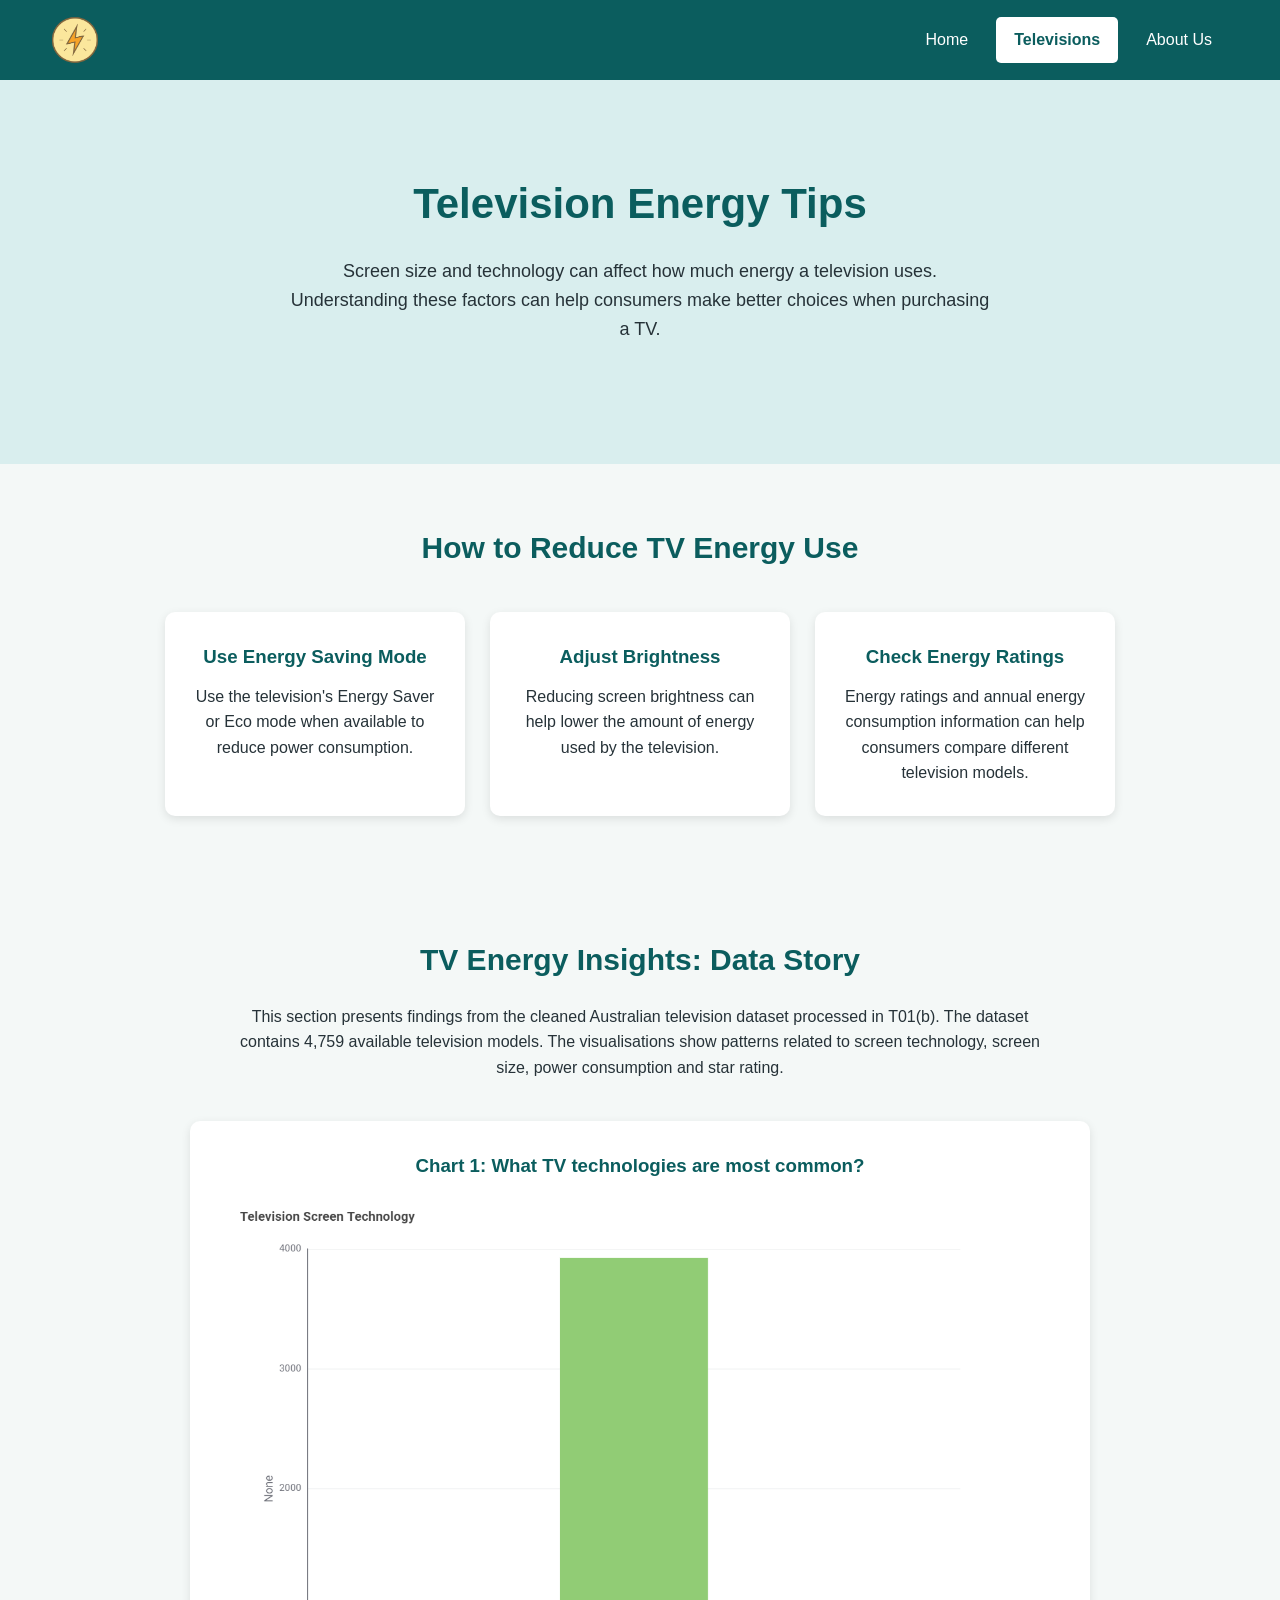
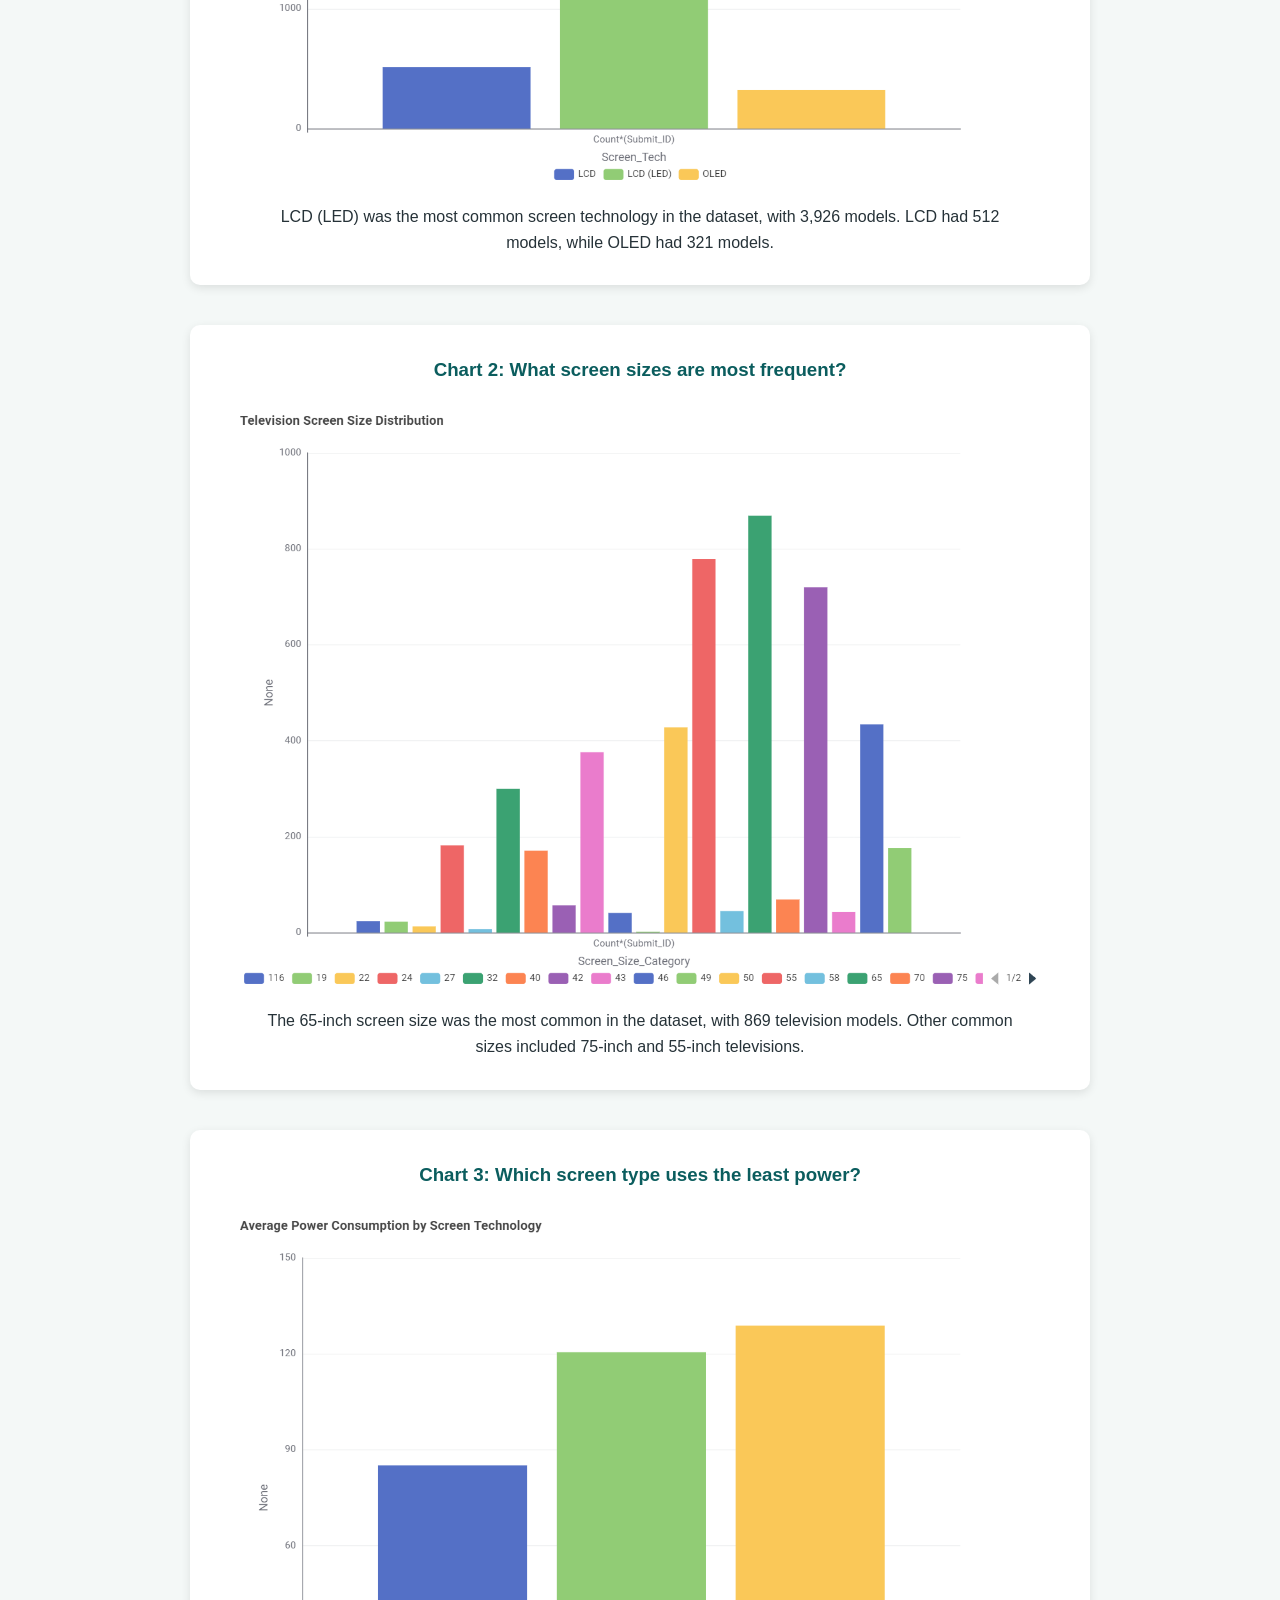
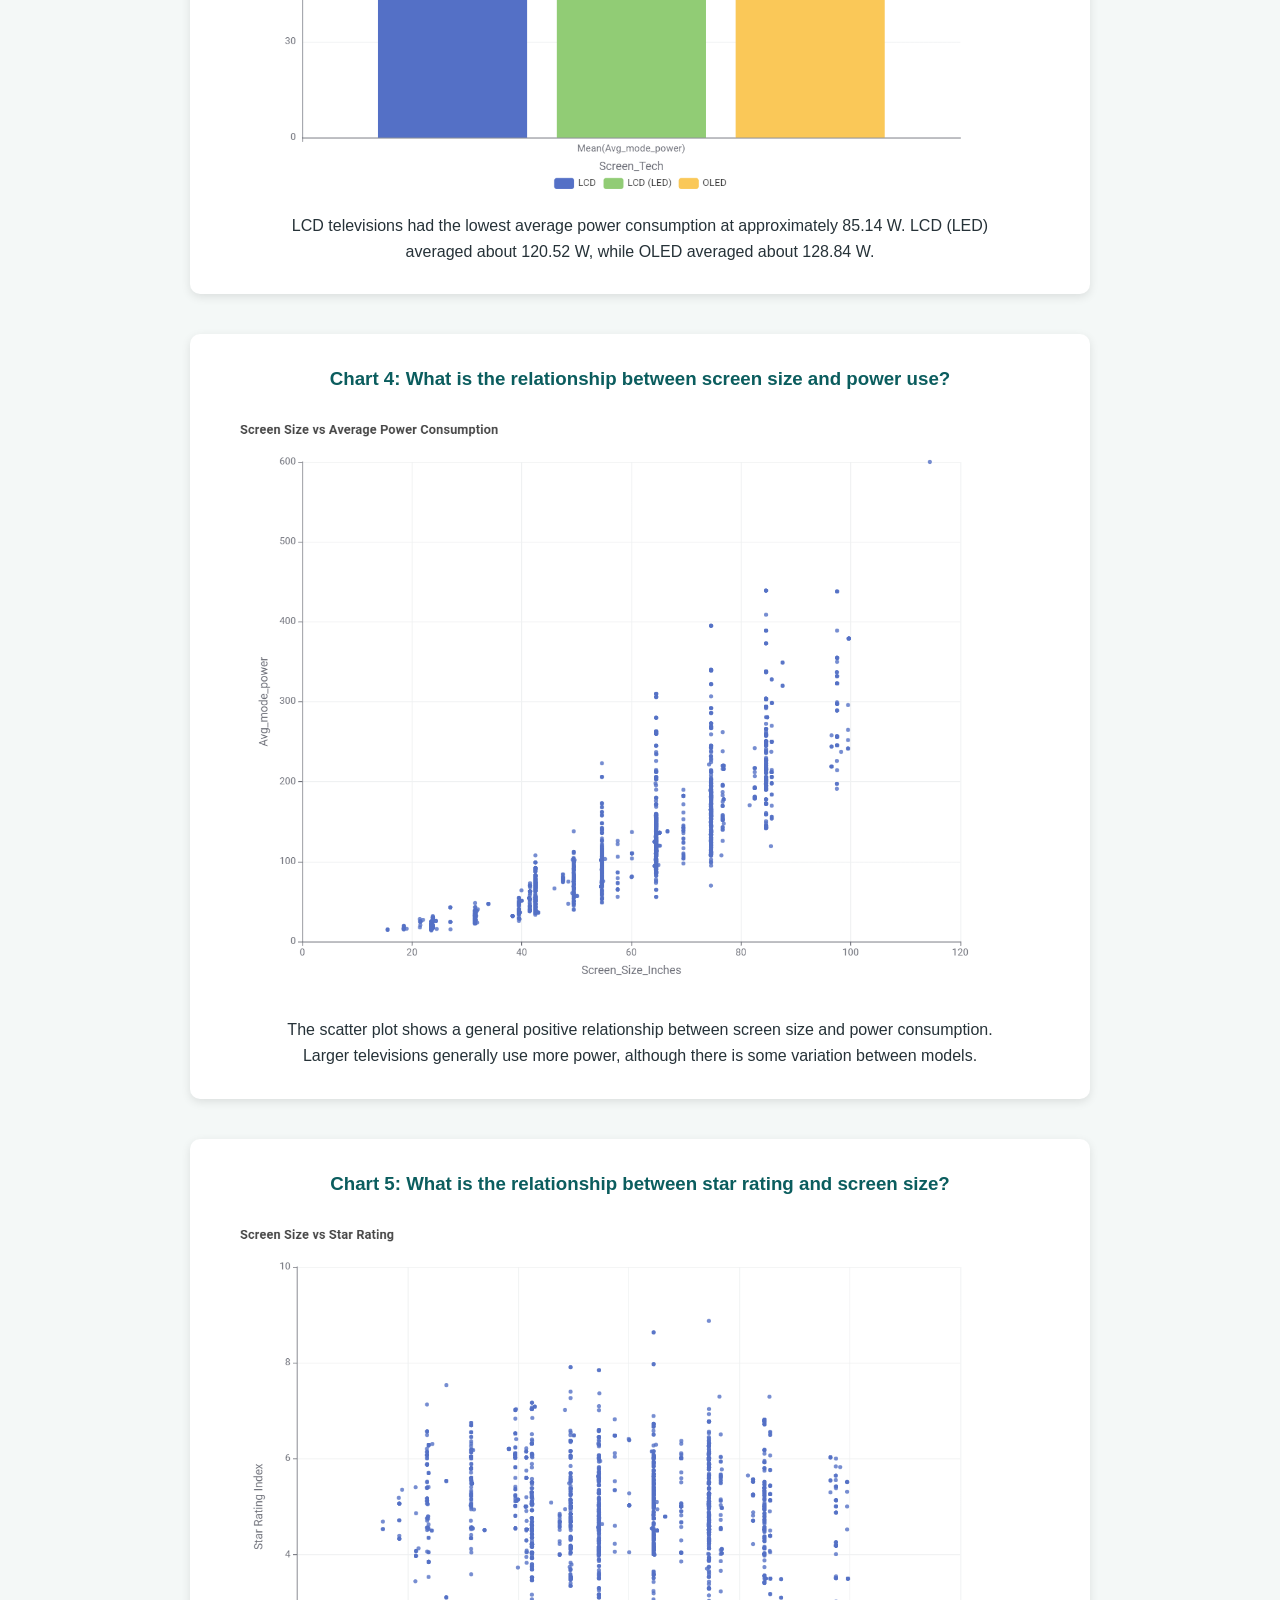
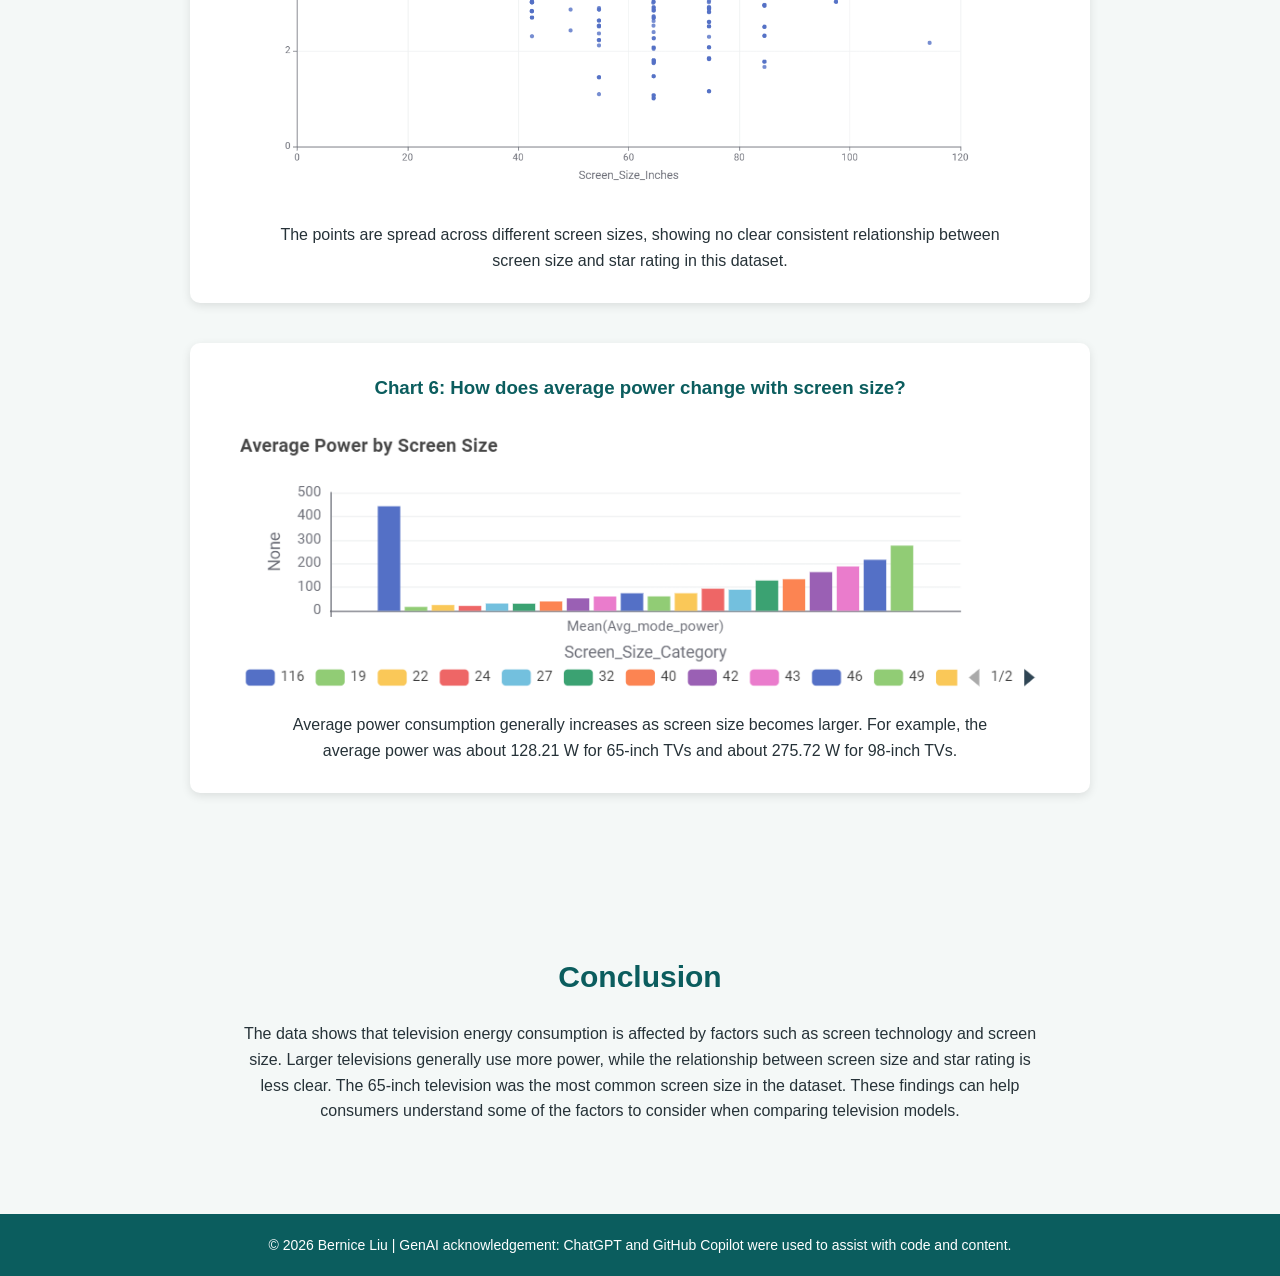
==== televisions.html @ 24889b0b "Initial commit" ====
<!DOCTYPE html>
<html lang="en">

<head>
    <meta charset="UTF-8">
    <meta name="viewport" content="width=device-width, initial-scale=1.0">

    <title>Televisions - Appliance Energy Consumption</title>

    <link rel="stylesheet" href="styles.css">
</head>

<body>

<header>
    <nav class="navbar">

        <a href="index.html" class="logo">
            <img src="PowerIcon.png" alt="Power logo">
        </a>

        <!-- Navigation links -->
        <div class="nav-links">

            <a href="index.html" class="nav-link">
                Home
            </a>

            <a href="televisions.html" class="nav-link">
                Televisions
            </a>

            <a href="about.html" class="nav-link">
                About Us
            </a>

        </div>

    </nav>
</header>


<main>

    <!-- Television Energy Tips -->
    <section class="hero">

        <h1>Television Energy Tips</h1>

        <p>
            Screen size and technology can affect how much energy
            a television uses. Understanding these factors can help
            consumers make better choices when purchasing a TV.
        </p>

    </section>


    <!-- Energy tips -->
    <section class="content">

        <h2>How to Reduce TV Energy Use</h2>

        <div class="cards">

            <div class="card">

                <h3>Use Energy Saving Mode</h3>

                <p>
                    Use the television's Energy Saver or Eco mode
                    when available to reduce power consumption.
                </p>

            </div>


            <div class="card">

                <h3>Adjust Brightness</h3>

                <p>
                    Reducing screen brightness can help lower the
                    amount of energy used by the television.
                </p>

            </div>


            <div class="card">

                <h3>Check Energy Ratings</h3>

                <p>
                    Energy ratings and annual energy consumption
                    information can help consumers compare different
                    television models.
                </p>

            </div>

        </div>

    </section>


    <!-- TV Energy Insights -->
    <section class="content">

        <h2>TV Energy Insights: Data Story</h2>

        <p>
            This section presents findings from the cleaned Australian
            television dataset processed in T01(b). The dataset contains
            4,759 available television models. The visualisations show
            patterns related to screen technology, screen size, power
            consumption and star rating.
        </p>


        <div class="chart-container">

            <h3>Chart 1: What TV technologies are most common?</h3>

            <img src="charts/screen-technology.png"
                 alt="Chart showing the distribution of television screen technologies">

            <p>
                LCD (LED) was the most common screen technology in the
                dataset, with 3,926 models. LCD had 512 models, while
                OLED had 321 models.
            </p>

        </div>


        <div class="chart-container">

            <h3>Chart 2: What screen sizes are most frequent?</h3>

            <img src="charts/screen-size.png"
                 alt="Chart showing the distribution of television screen sizes">

            <p>
                The 65-inch screen size was the most common in the
                dataset, with 869 television models. Other common
                sizes included 75-inch and 55-inch televisions.
            </p>

        </div>


        <div class="chart-container">

            <h3>Chart 3: Which screen type uses the least power?</h3>

            <img src="charts/average-power-technology.png"
                 alt="Chart showing average power consumption by screen technology">

            <p>
                LCD televisions had the lowest average power consumption
                at approximately 85.14 W. LCD (LED) averaged about
                120.52 W, while OLED averaged about 128.84 W.
            </p>

        </div>


        <div class="chart-container">

            <h3>Chart 4: What is the relationship between screen size and power use?</h3>

            <img src="charts/screen-size-vs-power.png"
                 alt="Scatter plot showing the relationship between screen size and average power consumption">

            <p>
                The scatter plot shows a general positive relationship
                between screen size and power consumption. Larger
                televisions generally use more power, although there
                is some variation between models.
            </p>

        </div>


        <div class="chart-container">

            <h3>Chart 5: What is the relationship between star rating and screen size?</h3>

            <img src="charts/screen-size-vs-star-rating.png"
                 alt="Scatter plot showing the relationship between screen size and star rating">

            <p>
                The points are spread across different screen sizes,
                showing no clear consistent relationship between
                screen size and star rating in this dataset.
            </p>

        </div>


        <div class="chart-container">

            <h3>Chart 6: How does average power change with screen size?</h3>

            <img src="charts/average-power-by-screen-size.png"
                 alt="Bar chart showing average power consumption by television screen size">

            <p>
                Average power consumption generally increases as
                screen size becomes larger. For example, the average
                power was about 128.21 W for 65-inch TVs and about
                275.72 W for 98-inch TVs.
            </p>

        </div>

    </section>


    <!-- Conclusion -->
    <section class="content">

        <h2>Conclusion</h2>

        <p>
            The data shows that television energy consumption is
            affected by factors such as screen technology and screen
            size. Larger televisions generally use more power, while
            the relationship between screen size and star rating is
            less clear. The 65-inch television was the most common
            screen size in the dataset. These findings can help
            consumers understand some of the factors to consider
            when comparing television models.
        </p>

    </section>

</main>


<!-- Footer -->
<footer>

    <p>
        &copy; 2026 Bernice Liu | GenAI acknowledgement:
        ChatGPT and GitHub Copilot were used to assist with code and content.
    </p>

</footer>


<script src="script.js"></script>

</body>
</html>
---- styles.css ----
* {
    box-sizing: border-box;
    margin: 0;
    padding: 0;
}


/* Body */
body {
    font-family: Arial, sans-serif;
    background-color: #f4f8f7;
    color: #263238;
    line-height: 1.6;
}


/* Navigation bar */
.navbar {
    display: flex;
    align-items: center;
    justify-content: space-between;
    background-color: #0b5d5e;
    padding: 15px 50px;
    position: sticky;
    top: 0;
    z-index: 1000;
}


/* Power logo */
.logo {
    display: flex;
    align-items: center;
    text-decoration: none;
    transition: 0.3s;
}

.logo img {
    width: 50px;
    height: 50px;
    object-fit: contain;
}

.logo:hover {
    transform: scale(1.08);
}


/* Navigation links */
.nav-links {
    display: flex;
    gap: 10px;
}

.nav-link {
    color: white;
    text-decoration: none;
    padding: 10px 18px;
    border-radius: 5px;
    transition: 0.3s;
}


/* Mouse-over feedback */
.nav-link:hover {
    background-color: #74c7c8;
    color: #123333;
}


/* Current page feedback */
.nav-link.active {
    background-color: white;
    color: #0b5d5e;
    font-weight: bold;
}


/* Hero section */
.hero {
    text-align: center;
    padding: 90px 20px;
    background-color: #d9eeee;
}

.hero h1 {
    font-size: 42px;
    margin-bottom: 20px;
    color: #0b5d5e;
}

.hero p {
    max-width: 700px;
    margin: 0 auto 30px;
    font-size: 18px;
}


/* Hero button */
.hero button {
    background-color: #0b5d5e;
    color: white;
    border: none;
    padding: 12px 25px;
    border-radius: 5px;
    font-size: 16px;
    cursor: pointer;
    transition: 0.3s;
}

.hero button:hover {
    background-color: #074546;
    transform: translateY(-2px);
}


/* Main content */
.content {
    max-width: 1100px;
    margin: auto;
    padding: 60px 30px;
    text-align: center;
}

.content h2 {
    color: #0b5d5e;
    margin-bottom: 20px;
    font-size: 30px;
}

.content > p {
    max-width: 800px;
    margin: auto;
}


/* Cards */
.cards {
    display: flex;
    justify-content: center;
    gap: 25px;
    margin-top: 40px;
    flex-wrap: wrap;
}

.card {
    background-color: white;
    width: 300px;
    min-height: 180px;
    padding: 30px 25px;
    border-radius: 10px;
    box-shadow: 0 3px 10px rgba(0, 0, 0, 0.1);
    transition: 0.3s;
}

.card:hover {
    transform: translateY(-5px);
    box-shadow: 0 6px 15px rgba(0, 0, 0, 0.15);
}

.card h3 {
    color: #0b5d5e;
    margin-bottom: 12px;
}


/* Chart section */
.chart-container {
    background-color: white;
    margin: 40px auto;
    padding: 30px;
    max-width: 900px;
    border-radius: 10px;
    box-shadow: 0 3px 10px rgba(0, 0, 0, 0.1);
}

.chart-container h3 {
    color: #0b5d5e;
    margin-bottom: 20px;
}

.chart-container img {
    width: 100%;
    max-width: 800px;
    height: auto;
    display: block;
    margin: 0 auto 20px;
}

.chart-container p {
    max-width: 750px;
    margin: auto;
}


/* Footer */
footer {
    background-color: #0b5d5e;
    color: white;
    text-align: center;
    padding: 20px;
    margin-top: 30px;
}

footer p {
    font-size: 14px;
}


/* Responsive layout */
@media (max-width: 700px) {

    .navbar {
        padding: 15px 20px;
        flex-direction: column;
        gap: 15px;
    }

    .nav-links {
        flex-wrap: wrap;
        justify-content: center;
    }

    .hero h1 {
        font-size: 32px;
    }

    .content {
        padding: 40px 20px;
    }

    .card {
        width: 100%;
        max-width: 350px;
    }
}
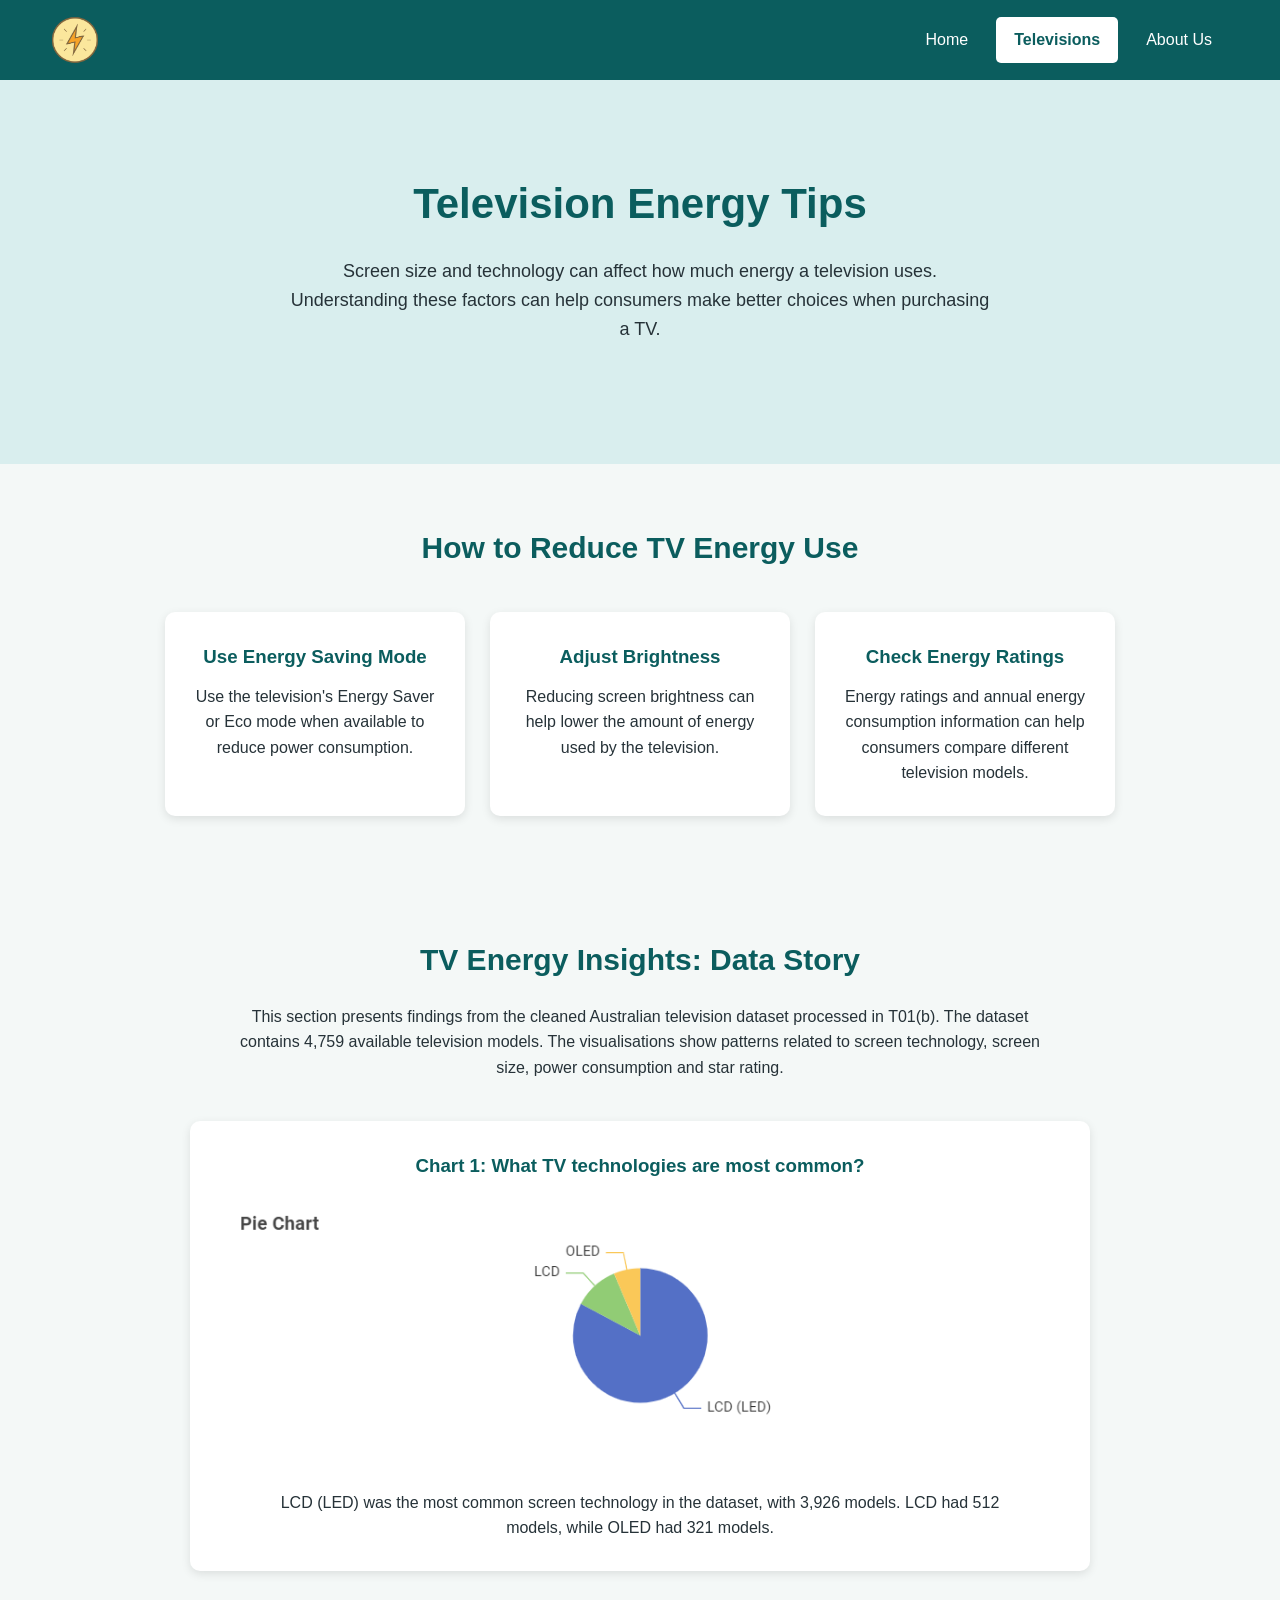
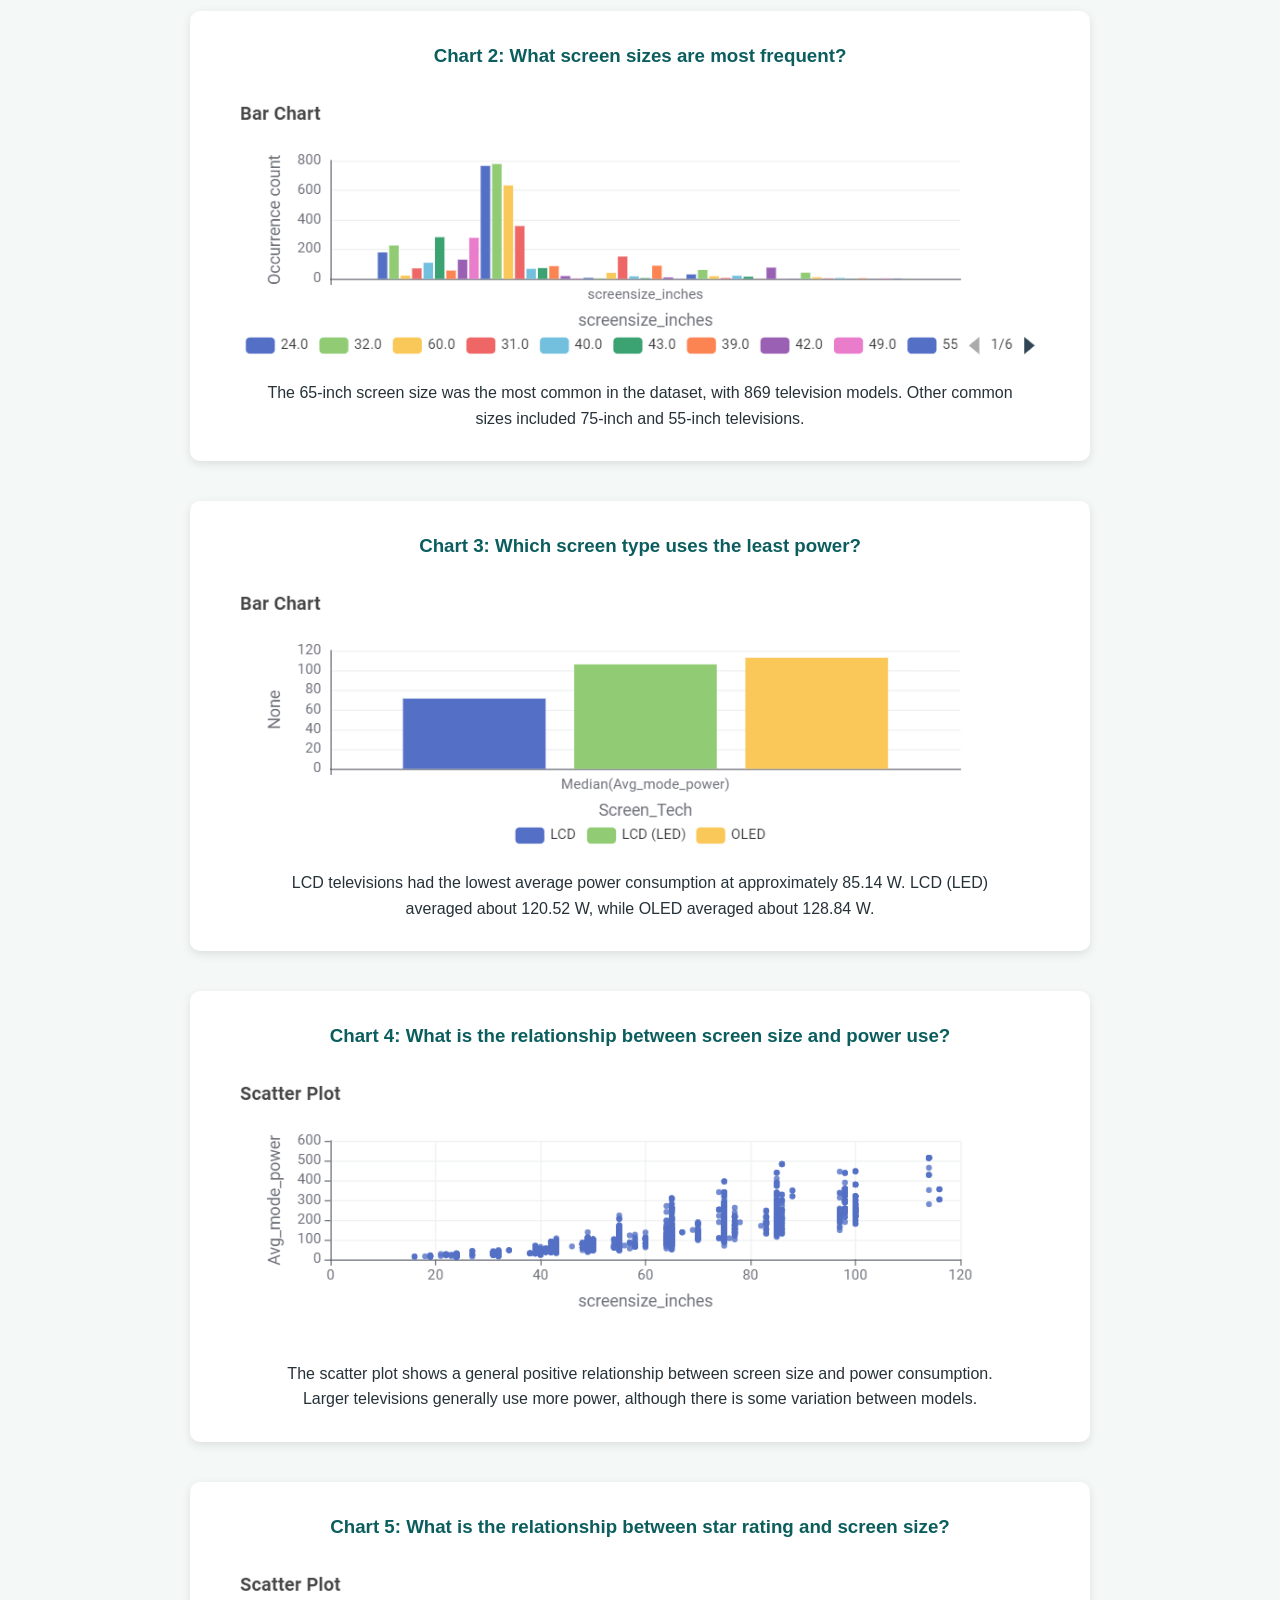
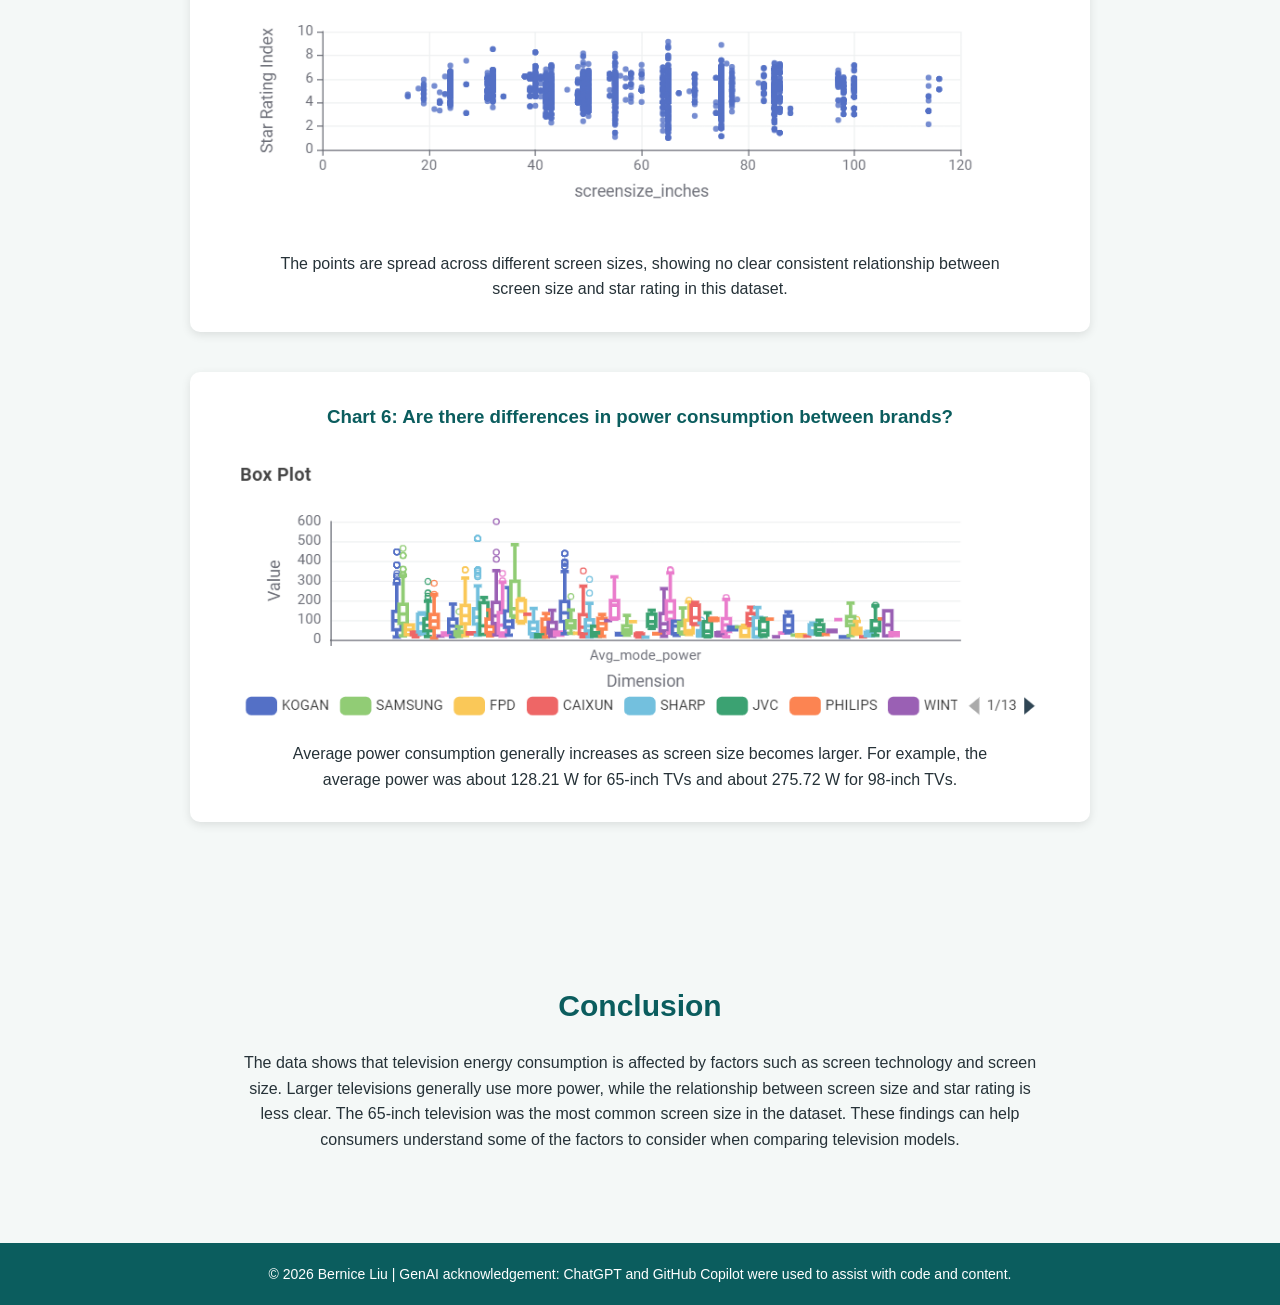
==== commit e66a0d37: "Update all the chart" ====
--- a/televisions.html
+++ b/televisions.html
@@ -201,7 +201,7 @@
 
         <div class="chart-container">
 
-            <h3>Chart 6: How does average power change with screen size?</h3>
+            <h3>Chart 6: Are there differences in power consumption between brands?</h3>
 
             <img src="charts/average-power-by-screen-size.png"
                  alt="Bar chart showing average power consumption by television screen size">
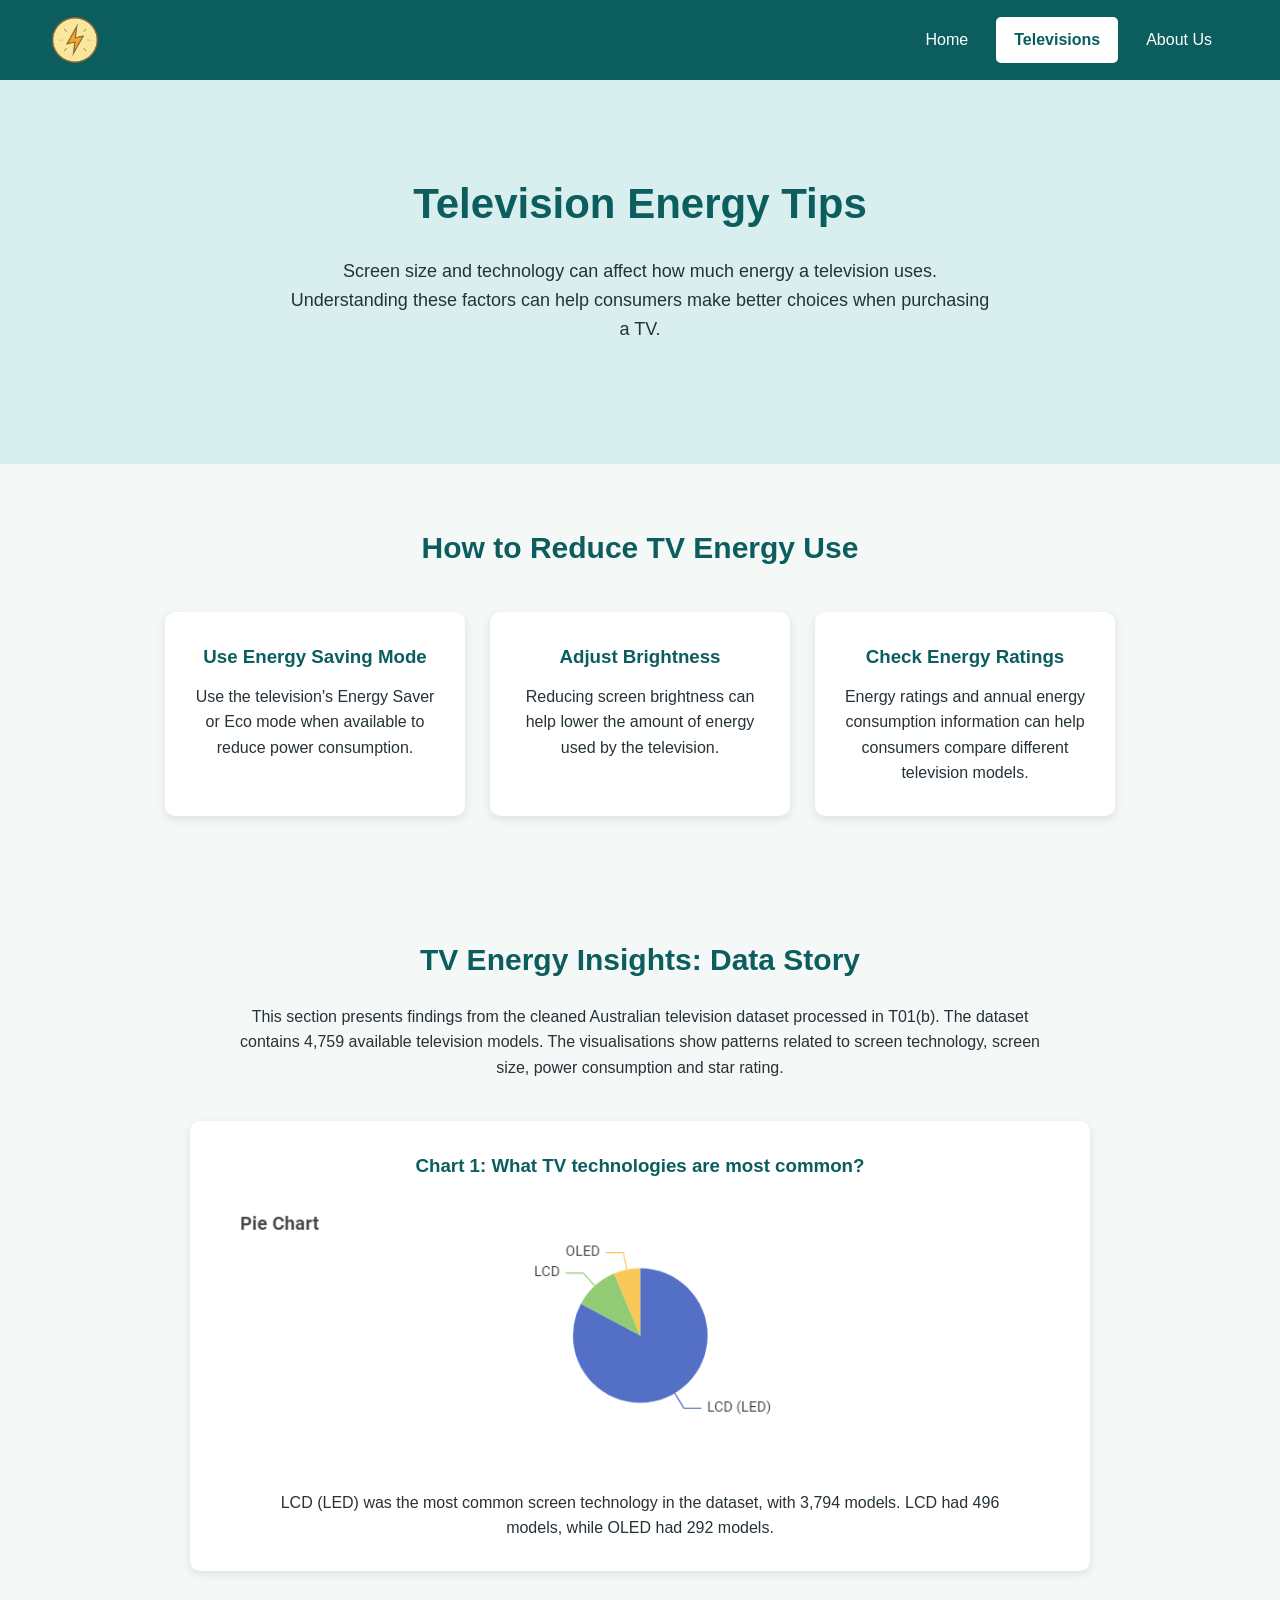
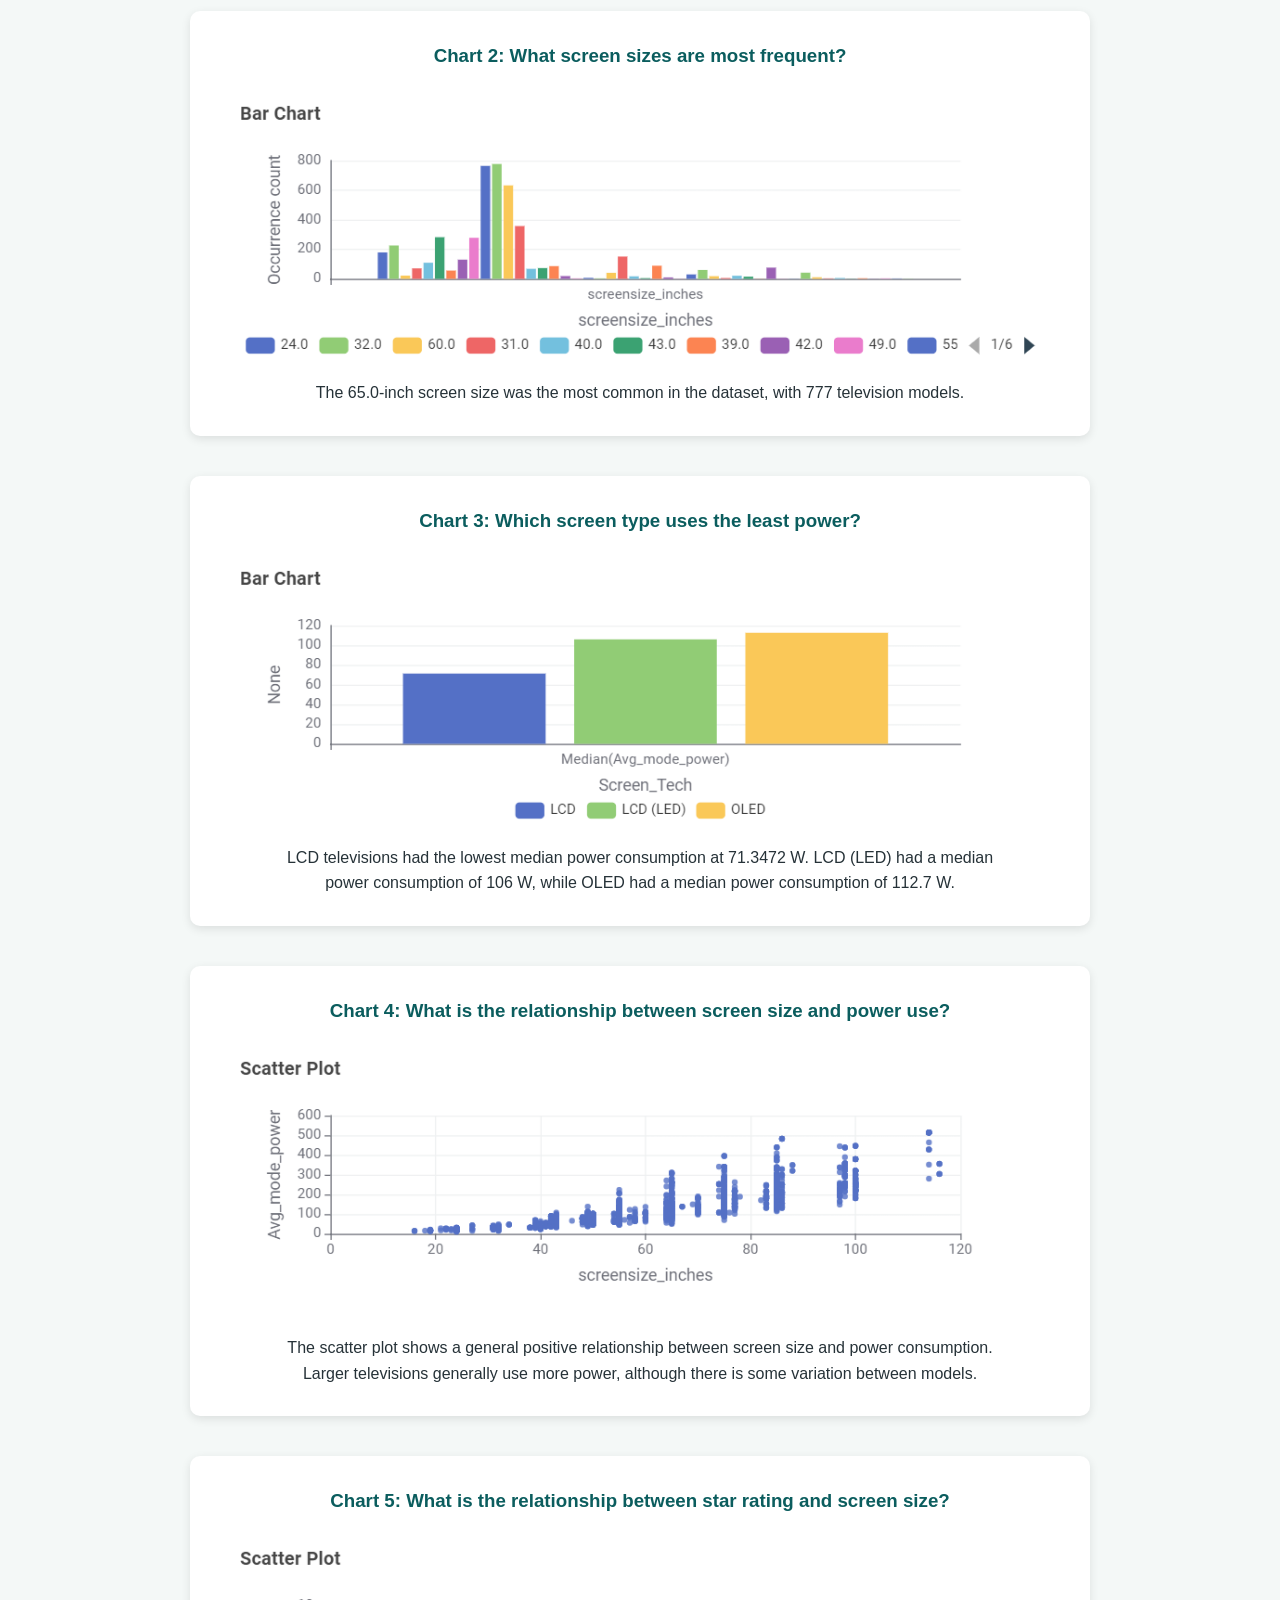
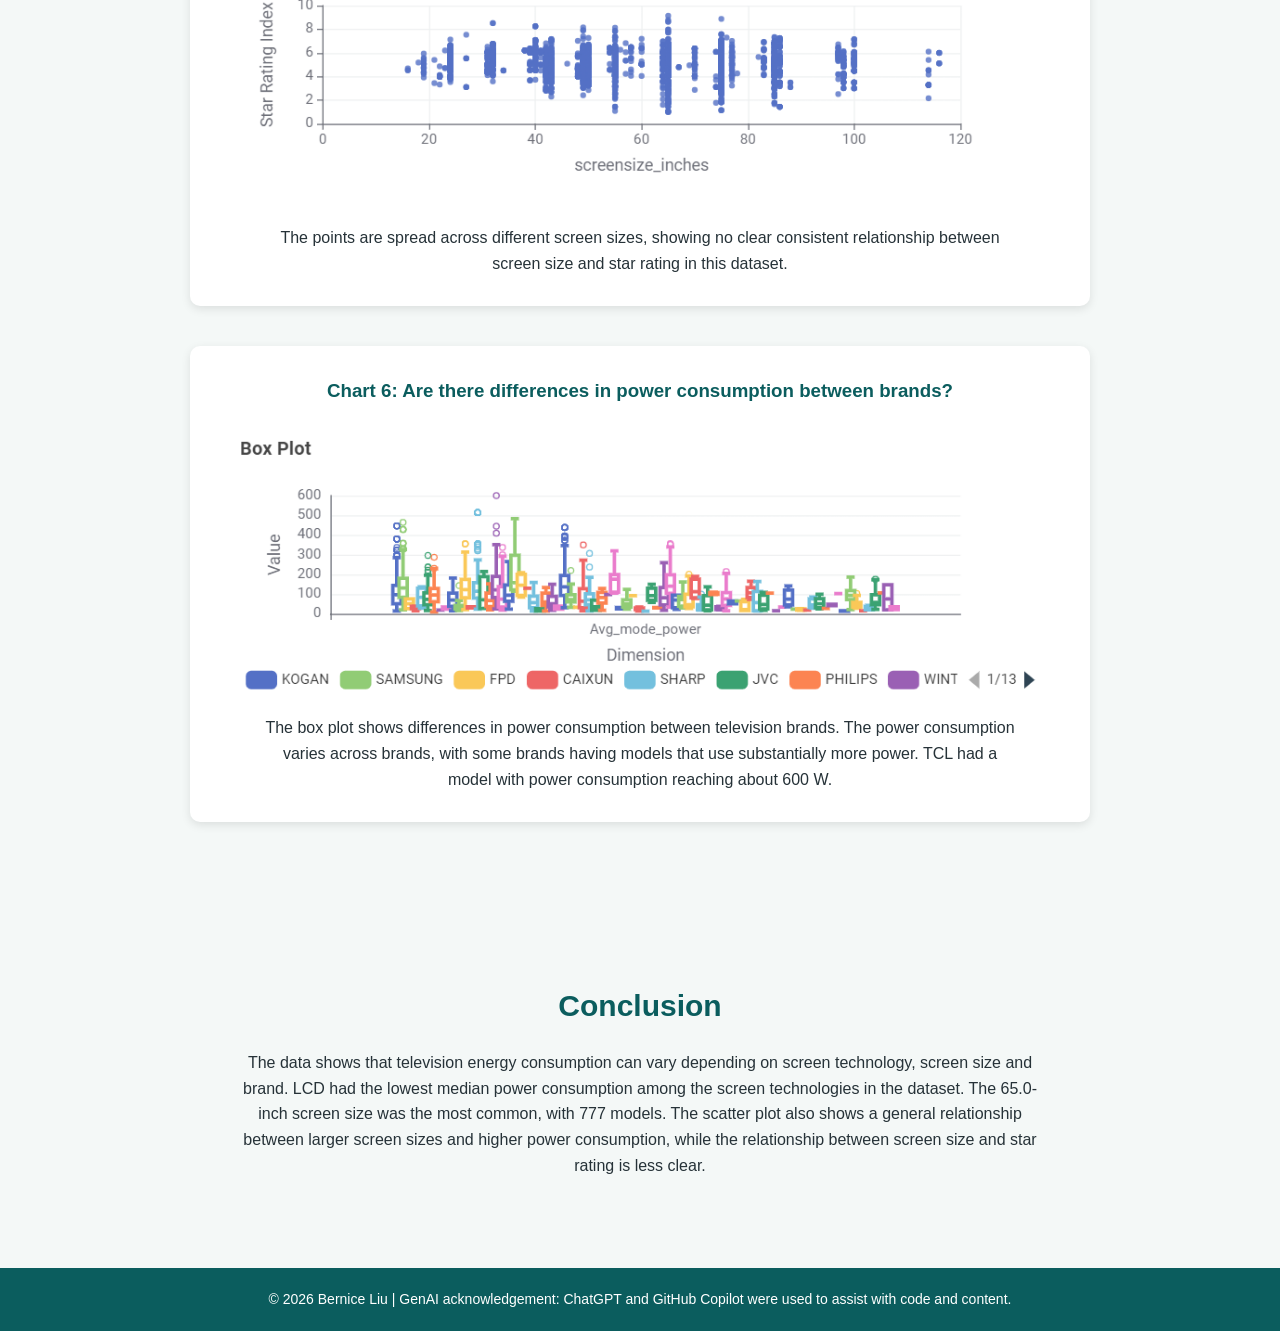
==== commit 1b7e520b: "edited televisions.html" ====
--- a/televisions.html
+++ b/televisions.html
@@ -127,8 +127,8 @@
 
             <p>
                 LCD (LED) was the most common screen technology in the
-                dataset, with 3,926 models. LCD had 512 models, while
-                OLED had 321 models.
+                dataset, with 3,794 models. LCD had 496 models, while
+                OLED had 292 models.
             </p>
 
         </div>
@@ -142,9 +142,8 @@
                  alt="Chart showing the distribution of television screen sizes">
 
             <p>
-                The 65-inch screen size was the most common in the
-                dataset, with 869 television models. Other common
-                sizes included 75-inch and 55-inch televisions.
+                The 65.0-inch screen size was the most common in the
+                dataset, with 777 television models.
             </p>
 
         </div>
@@ -155,12 +154,13 @@
             <h3>Chart 3: Which screen type uses the least power?</h3>
 
             <img src="charts/average-power-technology.png"
-                 alt="Chart showing average power consumption by screen technology">
-
-            <p>
-                LCD televisions had the lowest average power consumption
-                at approximately 85.14 W. LCD (LED) averaged about
-                120.52 W, while OLED averaged about 128.84 W.
+                 alt="Chart showing median power consumption by screen technology">
+
+            <p>
+                LCD televisions had the lowest median power consumption
+                at 71.3472 W. LCD (LED) had a median power consumption
+                of 106 W, while OLED had a median power consumption
+                of 112.7 W.
             </p>
 
         </div>
@@ -203,14 +203,15 @@
 
             <h3>Chart 6: Are there differences in power consumption between brands?</h3>
 
-            <img src="charts/average-power-by-screen-size.png"
-                 alt="Bar chart showing average power consumption by television screen size">
-
-            <p>
-                Average power consumption generally increases as
-                screen size becomes larger. For example, the average
-                power was about 128.21 W for 65-inch TVs and about
-                275.72 W for 98-inch TVs.
+            <img src="charts/power-consumption-by-brand.png"
+                 alt="Box plot showing power consumption differences between television brands">
+
+            <p>
+                The box plot shows differences in power consumption
+                between television brands. The power consumption
+                varies across brands, with some brands having models
+                that use substantially more power. TCL had a model
+                with power consumption reaching about 600 W.
             </p>
 
         </div>
@@ -224,14 +225,14 @@
         <h2>Conclusion</h2>
 
         <p>
-            The data shows that television energy consumption is
-            affected by factors such as screen technology and screen
-            size. Larger televisions generally use more power, while
-            the relationship between screen size and star rating is
-            less clear. The 65-inch television was the most common
-            screen size in the dataset. These findings can help
-            consumers understand some of the factors to consider
-            when comparing television models.
+            The data shows that television energy consumption can vary
+            depending on screen technology, screen size and brand.
+            LCD had the lowest median power consumption among the
+            screen technologies in the dataset. The 65.0-inch screen
+            size was the most common, with 777 models. The scatter plot
+            also shows a general relationship between larger screen
+            sizes and higher power consumption, while the relationship
+            between screen size and star rating is less clear.
         </p>
 
     </section>
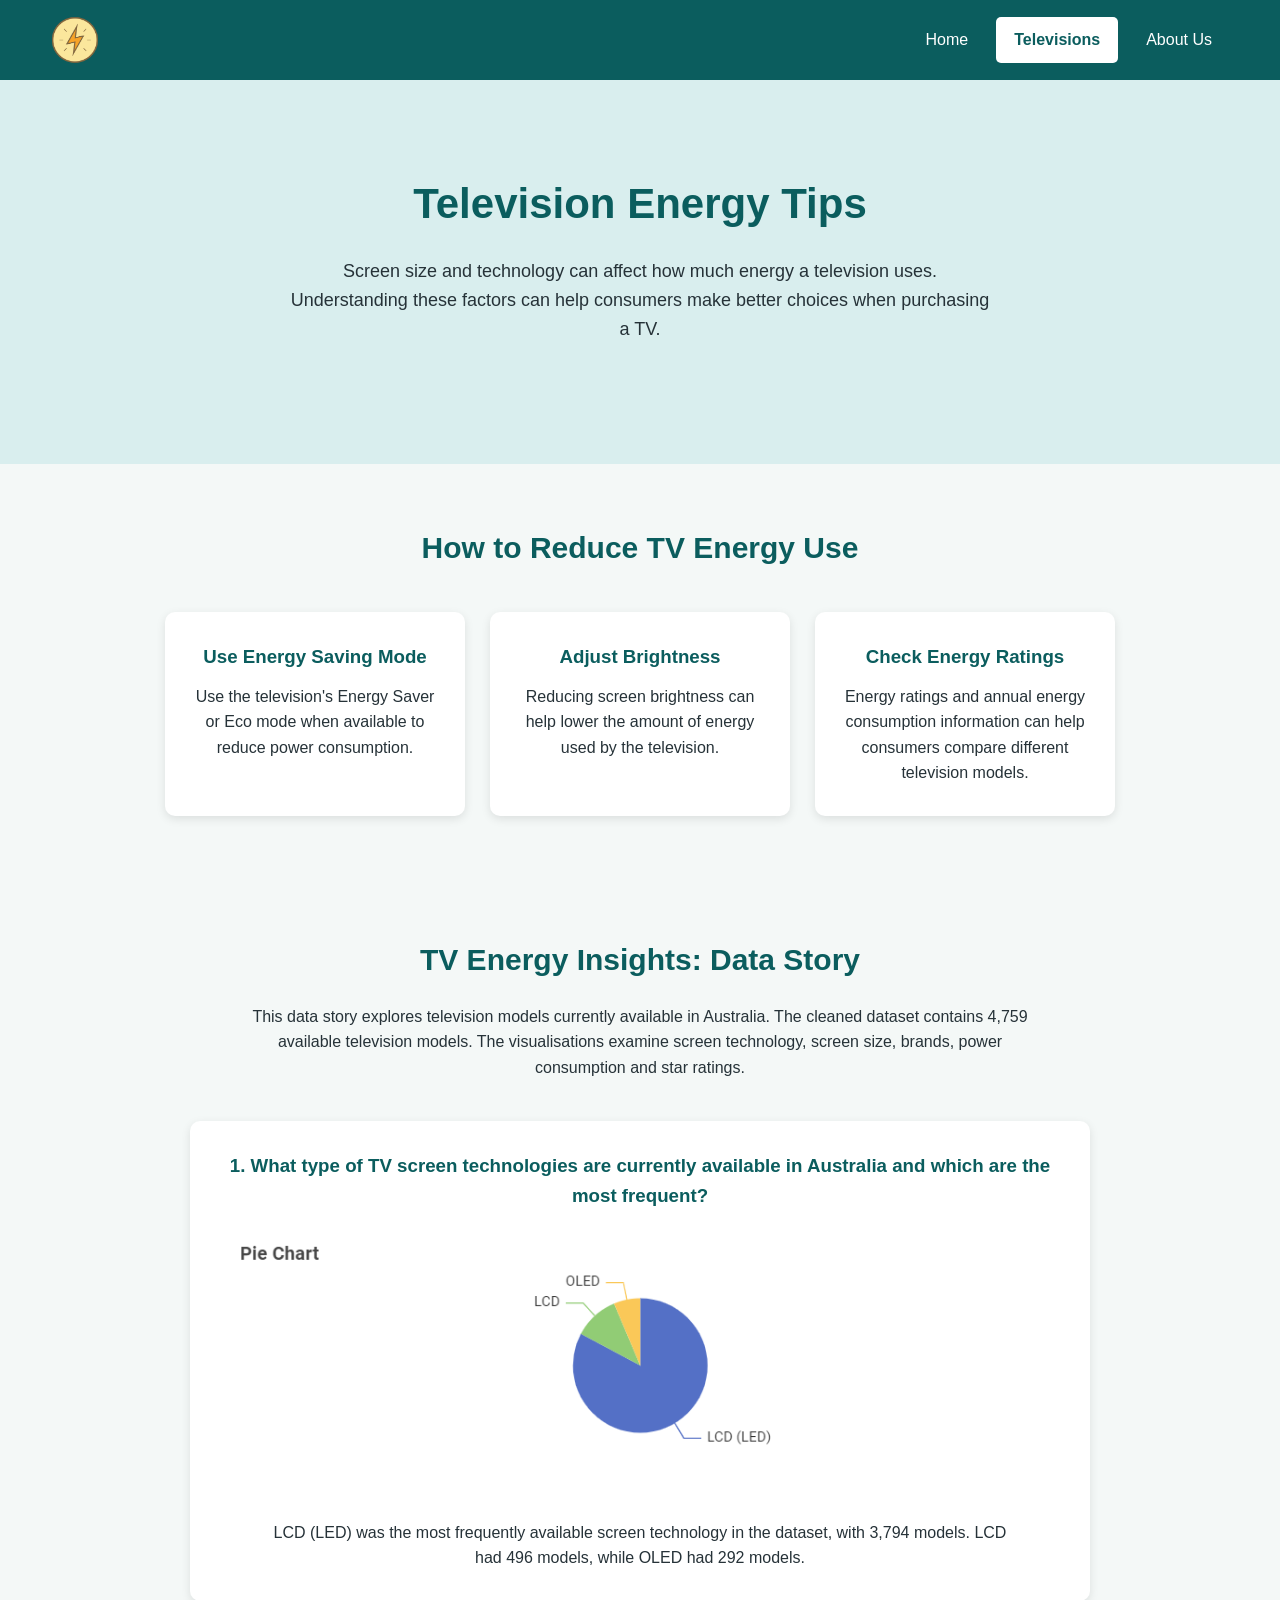
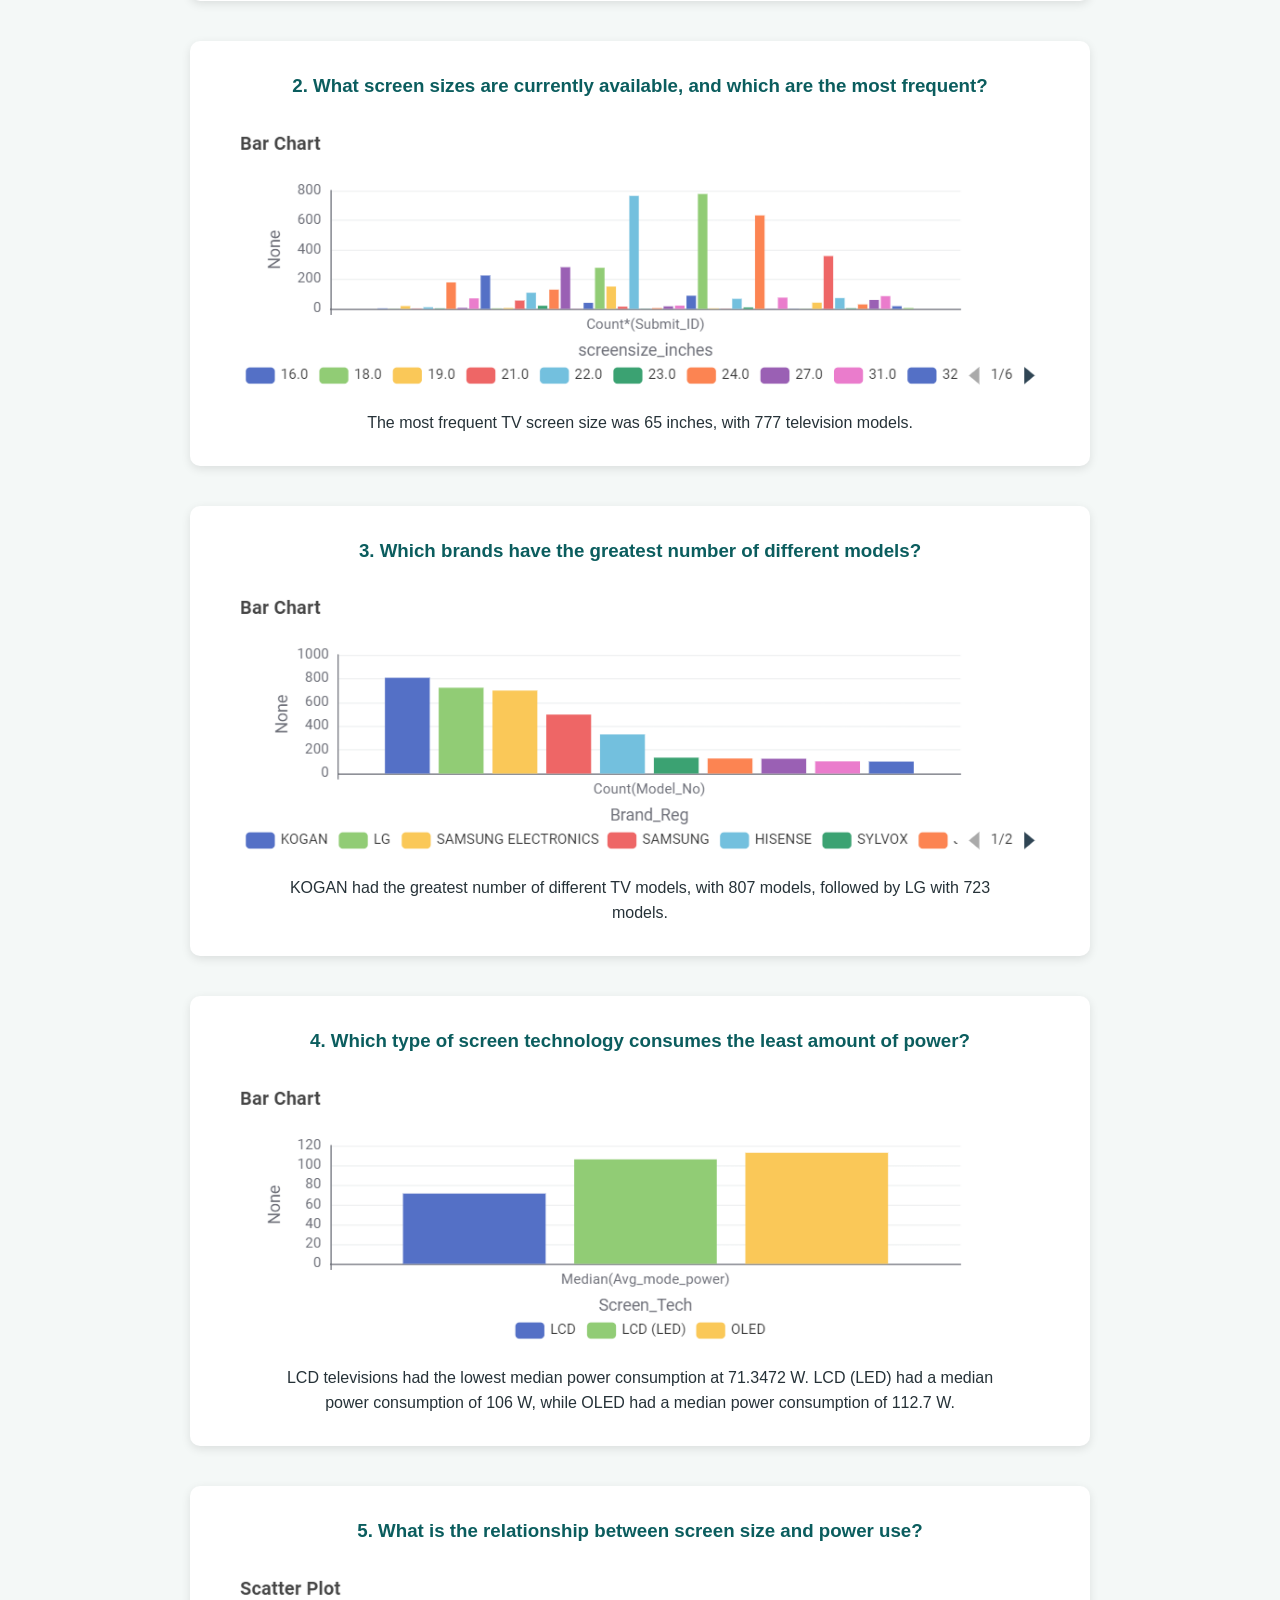
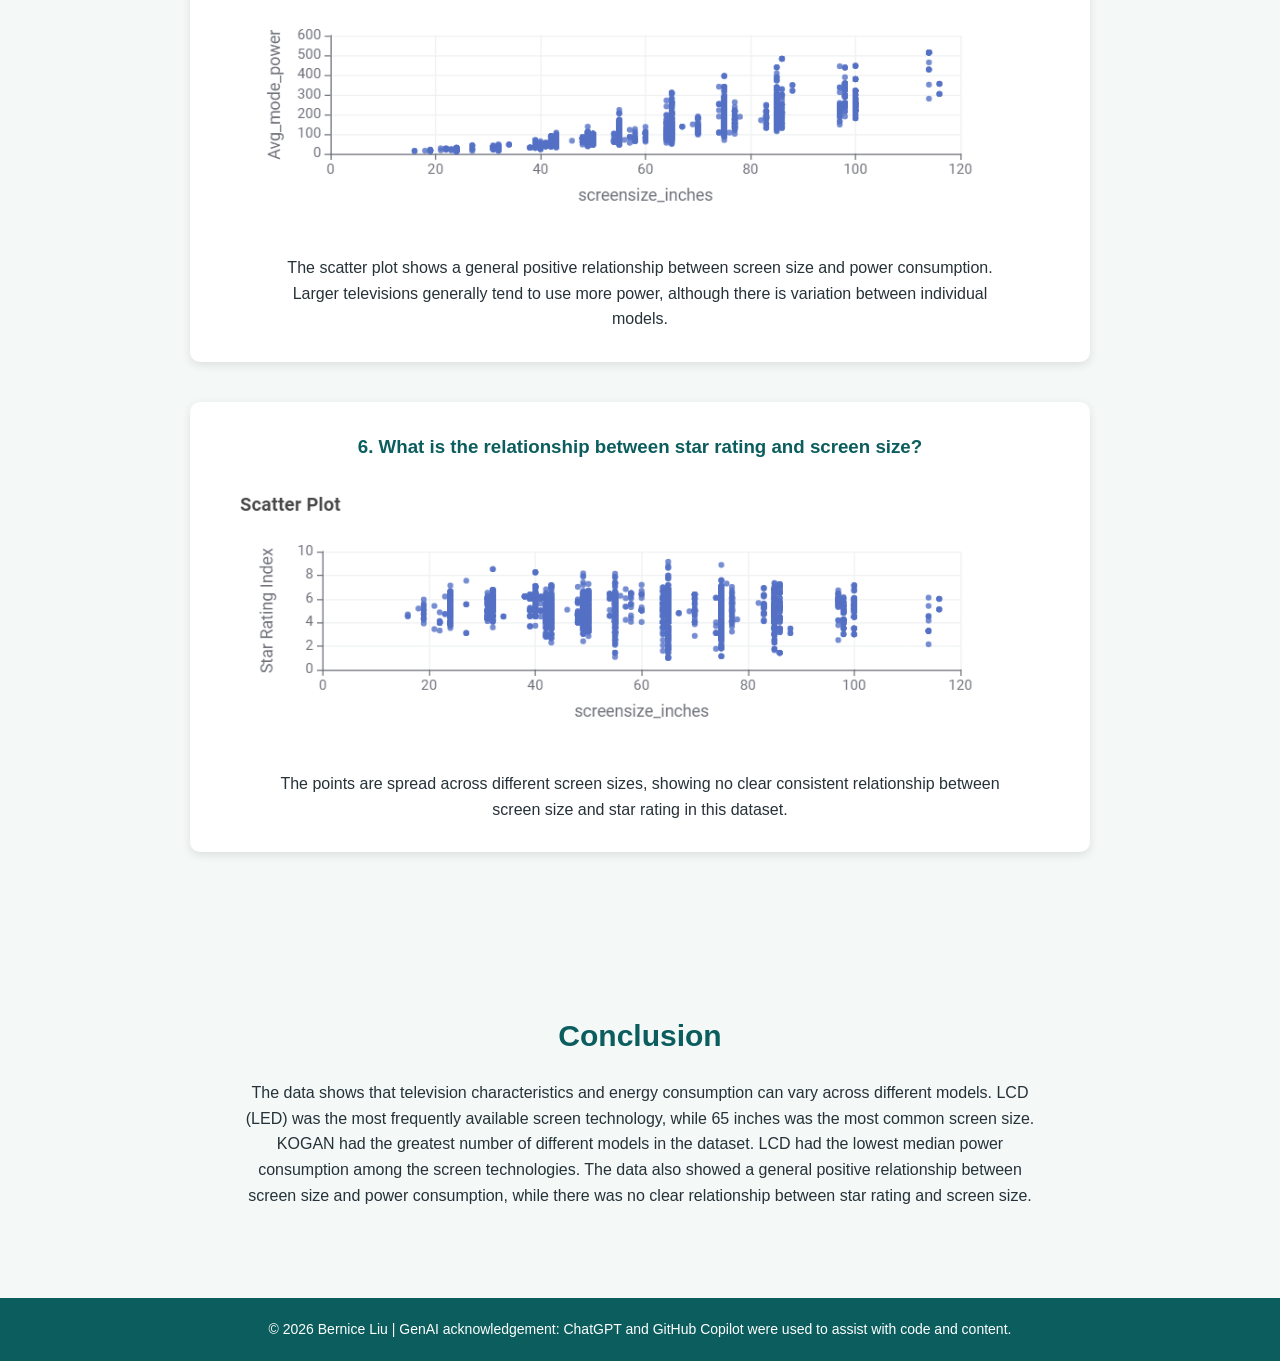
==== commit affefd15: "changes on television.html" ====
--- a/televisions.html
+++ b/televisions.html
@@ -42,7 +42,7 @@
 
 <main>
 
-    <!-- Television Energy Tips -->
+    <!-- T01(a): Television Energy Tips -->
     <section class="hero">
 
         <h1>Television Energy Tips</h1>
@@ -56,7 +56,7 @@
     </section>
 
 
-    <!-- Energy tips -->
+    <!-- T01(a): Energy Tips -->
     <section class="content">
 
         <h2>How to Reduce TV Energy Use</h2>
@@ -104,57 +104,88 @@
     </section>
 
 
-    <!-- TV Energy Insights -->
+    <!-- T03: Data Story -->
     <section class="content">
 
         <h2>TV Energy Insights: Data Story</h2>
 
         <p>
-            This section presents findings from the cleaned Australian
-            television dataset processed in T01(b). The dataset contains
-            4,759 available television models. The visualisations show
-            patterns related to screen technology, screen size, power
-            consumption and star rating.
+            This data story explores television models currently
+            available in Australia. The cleaned dataset contains
+            4,759 available television models. The visualisations
+            examine screen technology, screen size, brands, power
+            consumption and star ratings.
         </p>
 
 
-        <div class="chart-container">
-
-            <h3>Chart 1: What TV technologies are most common?</h3>
-
-            <img src="charts/screen-technology.png"
-                 alt="Chart showing the distribution of television screen technologies">
-
-            <p>
-                LCD (LED) was the most common screen technology in the
-                dataset, with 3,794 models. LCD had 496 models, while
-                OLED had 292 models.
-            </p>
-
-        </div>
-
-
-        <div class="chart-container">
-
-            <h3>Chart 2: What screen sizes are most frequent?</h3>
-
-            <img src="charts/screen-size.png"
-                 alt="Chart showing the distribution of television screen sizes">
-
-            <p>
-                The 65.0-inch screen size was the most common in the
-                dataset, with 777 television models.
-            </p>
-
-        </div>
-
-
-        <div class="chart-container">
-
-            <h3>Chart 3: Which screen type uses the least power?</h3>
-
-            <img src="charts/average-power-technology.png"
-                 alt="Chart showing median power consumption by screen technology">
+        <!-- Question 1 -->
+        <div class="chart-container">
+
+            <h3>
+                1. What type of TV screen technologies are currently
+                available in Australia and which are the most frequent?
+            </h3>
+
+            <img src="charts/PieChart_T02_Q1.png"
+                 alt="Pie chart showing the frequency of television screen technologies">
+
+            <p>
+                LCD (LED) was the most frequently available screen
+                technology in the dataset, with 3,794 models.
+                LCD had 496 models, while OLED had 292 models.
+            </p>
+
+        </div>
+
+
+        <!-- Question 2 -->
+        <div class="chart-container">
+
+            <h3>
+                2. What screen sizes are currently available,
+                and which are the most frequent?
+            </h3>
+
+            <img src="charts/BarChart_T02_Q2.png"
+                 alt="Bar chart showing the frequency of television screen sizes">
+
+            <p>
+                The most frequent TV screen size was 65 inches,
+                with 777 television models.
+            </p>
+
+        </div>
+
+
+        <!-- Question 3 -->
+        <div class="chart-container">
+
+            <h3>
+                3. Which brands have the greatest number of
+                different models?
+            </h3>
+
+            <img src="charts/BarChart_T02_Q3.png"
+                 alt="Bar chart showing the number of television models by brand">
+
+            <p>
+                KOGAN had the greatest number of different TV models,
+                with 807 models, followed by LG with 723 models.
+            </p>
+
+        </div>
+
+
+        <!-- Question 4 -->
+        <div class="chart-container">
+
+            <h3>
+                4. Which type of screen technology consumes
+                the least amount of power?
+            </h3>
+
+            <img src="charts/BarChart_T02_Q4.png"
+                 alt="Bar chart showing median power consumption by screen technology">
 
             <p>
                 LCD televisions had the lowest median power consumption
@@ -166,29 +197,37 @@
         </div>
 
 
-        <div class="chart-container">
-
-            <h3>Chart 4: What is the relationship between screen size and power use?</h3>
-
-            <img src="charts/screen-size-vs-power.png"
-                 alt="Scatter plot showing the relationship between screen size and average power consumption">
+        <!-- Question 5 -->
+        <div class="chart-container">
+
+            <h3>
+                5. What is the relationship between screen size
+                and power use?
+            </h3>
+
+            <img src="charts/ScatterPlot_T02_Q5.png"
+                 alt="Scatter plot showing the relationship between screen size and power consumption">
 
             <p>
                 The scatter plot shows a general positive relationship
                 between screen size and power consumption. Larger
-                televisions generally use more power, although there
-                is some variation between models.
-            </p>
-
-        </div>
-
-
-        <div class="chart-container">
-
-            <h3>Chart 5: What is the relationship between star rating and screen size?</h3>
-
-            <img src="charts/screen-size-vs-star-rating.png"
-                 alt="Scatter plot showing the relationship between screen size and star rating">
+                televisions generally tend to use more power, although
+                there is variation between individual models.
+            </p>
+
+        </div>
+
+
+        <!-- Question 6 -->
+        <div class="chart-container">
+
+            <h3>
+                6. What is the relationship between star rating
+                and screen size?
+            </h3>
+
+            <img src="charts/ScatterPlot_T02_Q6.png"
+                 alt="Scatter plot showing the relationship between star rating and screen size">
 
             <p>
                 The points are spread across different screen sizes,
@@ -198,41 +237,25 @@
 
         </div>
 
-
-        <div class="chart-container">
-
-            <h3>Chart 6: Are there differences in power consumption between brands?</h3>
-
-            <img src="charts/power-consumption-by-brand.png"
-                 alt="Box plot showing power consumption differences between television brands">
-
-            <p>
-                The box plot shows differences in power consumption
-                between television brands. The power consumption
-                varies across brands, with some brands having models
-                that use substantially more power. TCL had a model
-                with power consumption reaching about 600 W.
-            </p>
-
-        </div>
-
-    </section>
-
-
-    <!-- Conclusion -->
+    </section>
+
+
+    <!-- T03: Conclusion -->
     <section class="content">
 
         <h2>Conclusion</h2>
 
         <p>
-            The data shows that television energy consumption can vary
-            depending on screen technology, screen size and brand.
+            The data shows that television characteristics and energy
+            consumption can vary across different models. LCD (LED)
+            was the most frequently available screen technology,
+            while 65 inches was the most common screen size. KOGAN
+            had the greatest number of different models in the dataset.
             LCD had the lowest median power consumption among the
-            screen technologies in the dataset. The 65.0-inch screen
-            size was the most common, with 777 models. The scatter plot
-            also shows a general relationship between larger screen
-            sizes and higher power consumption, while the relationship
-            between screen size and star rating is less clear.
+            screen technologies. The data also showed a general
+            positive relationship between screen size and power
+            consumption, while there was no clear relationship between
+            star rating and screen size.
         </p>
 
     </section>
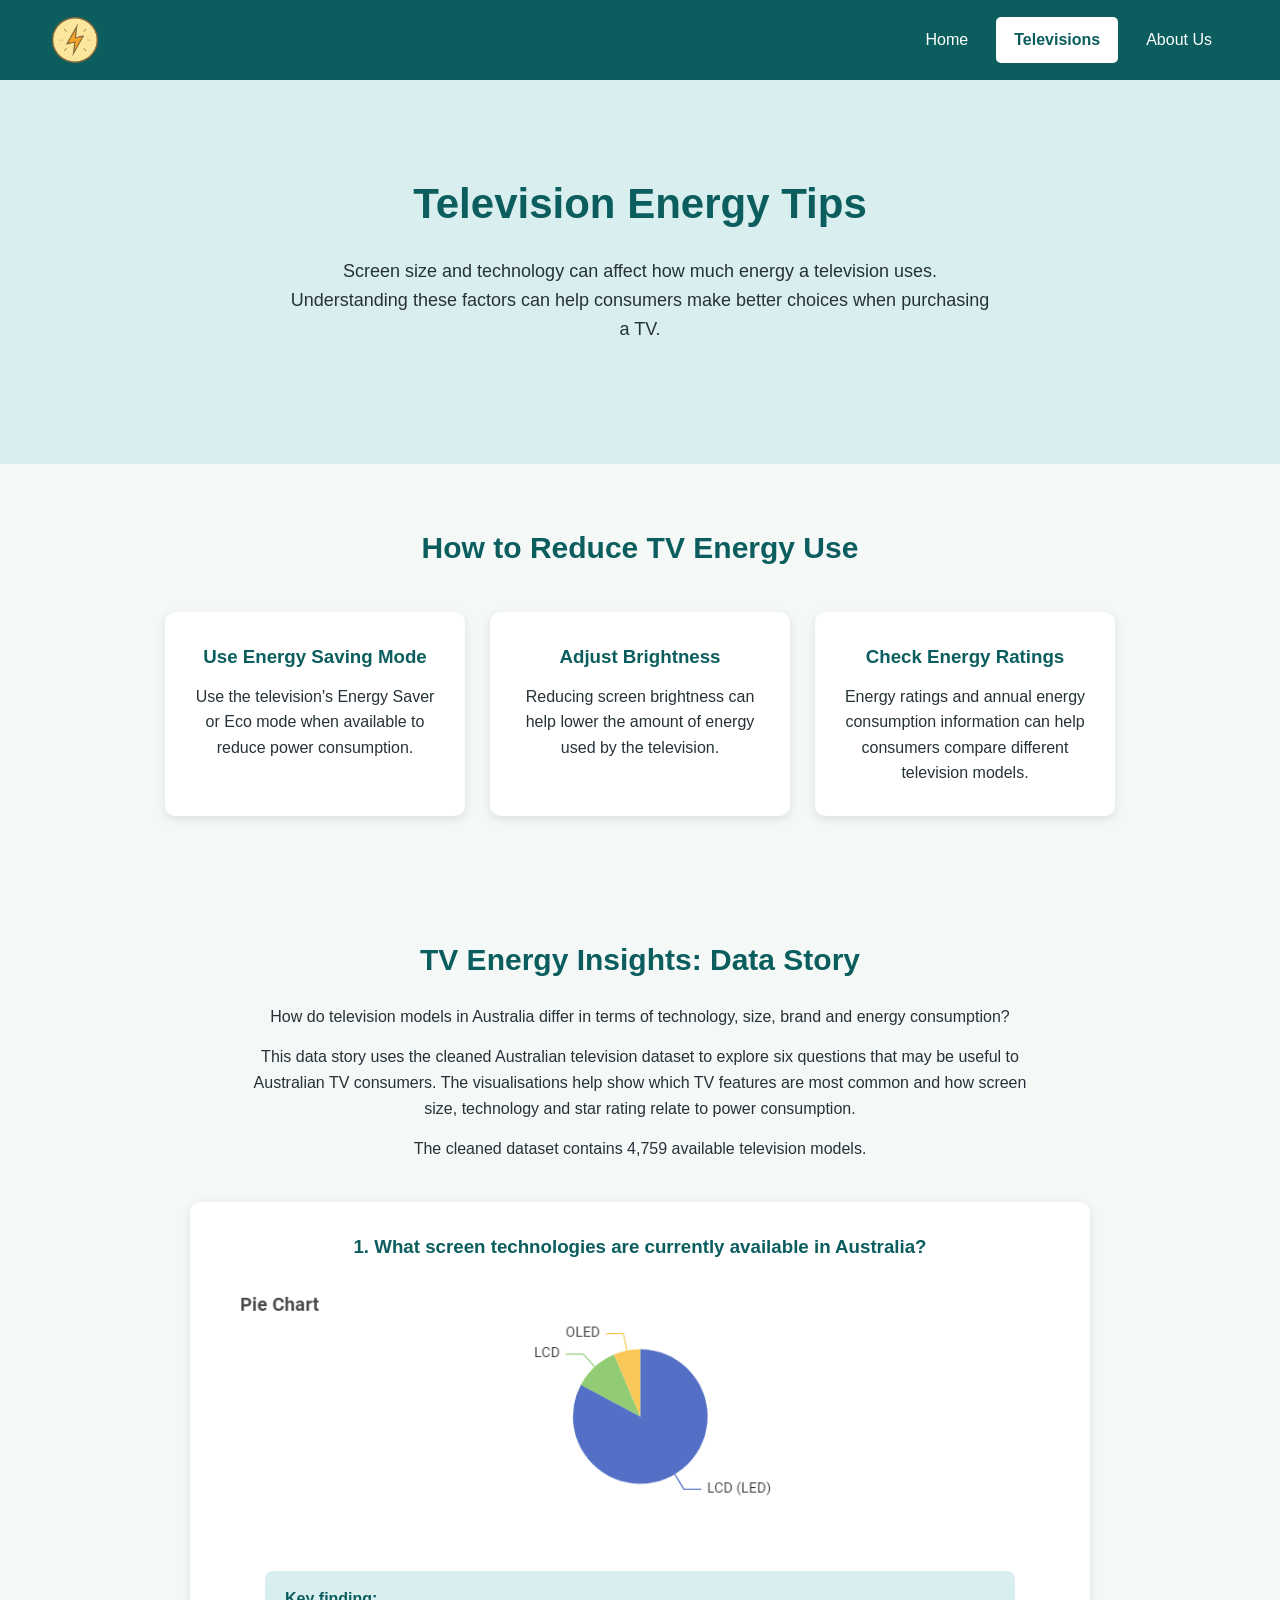
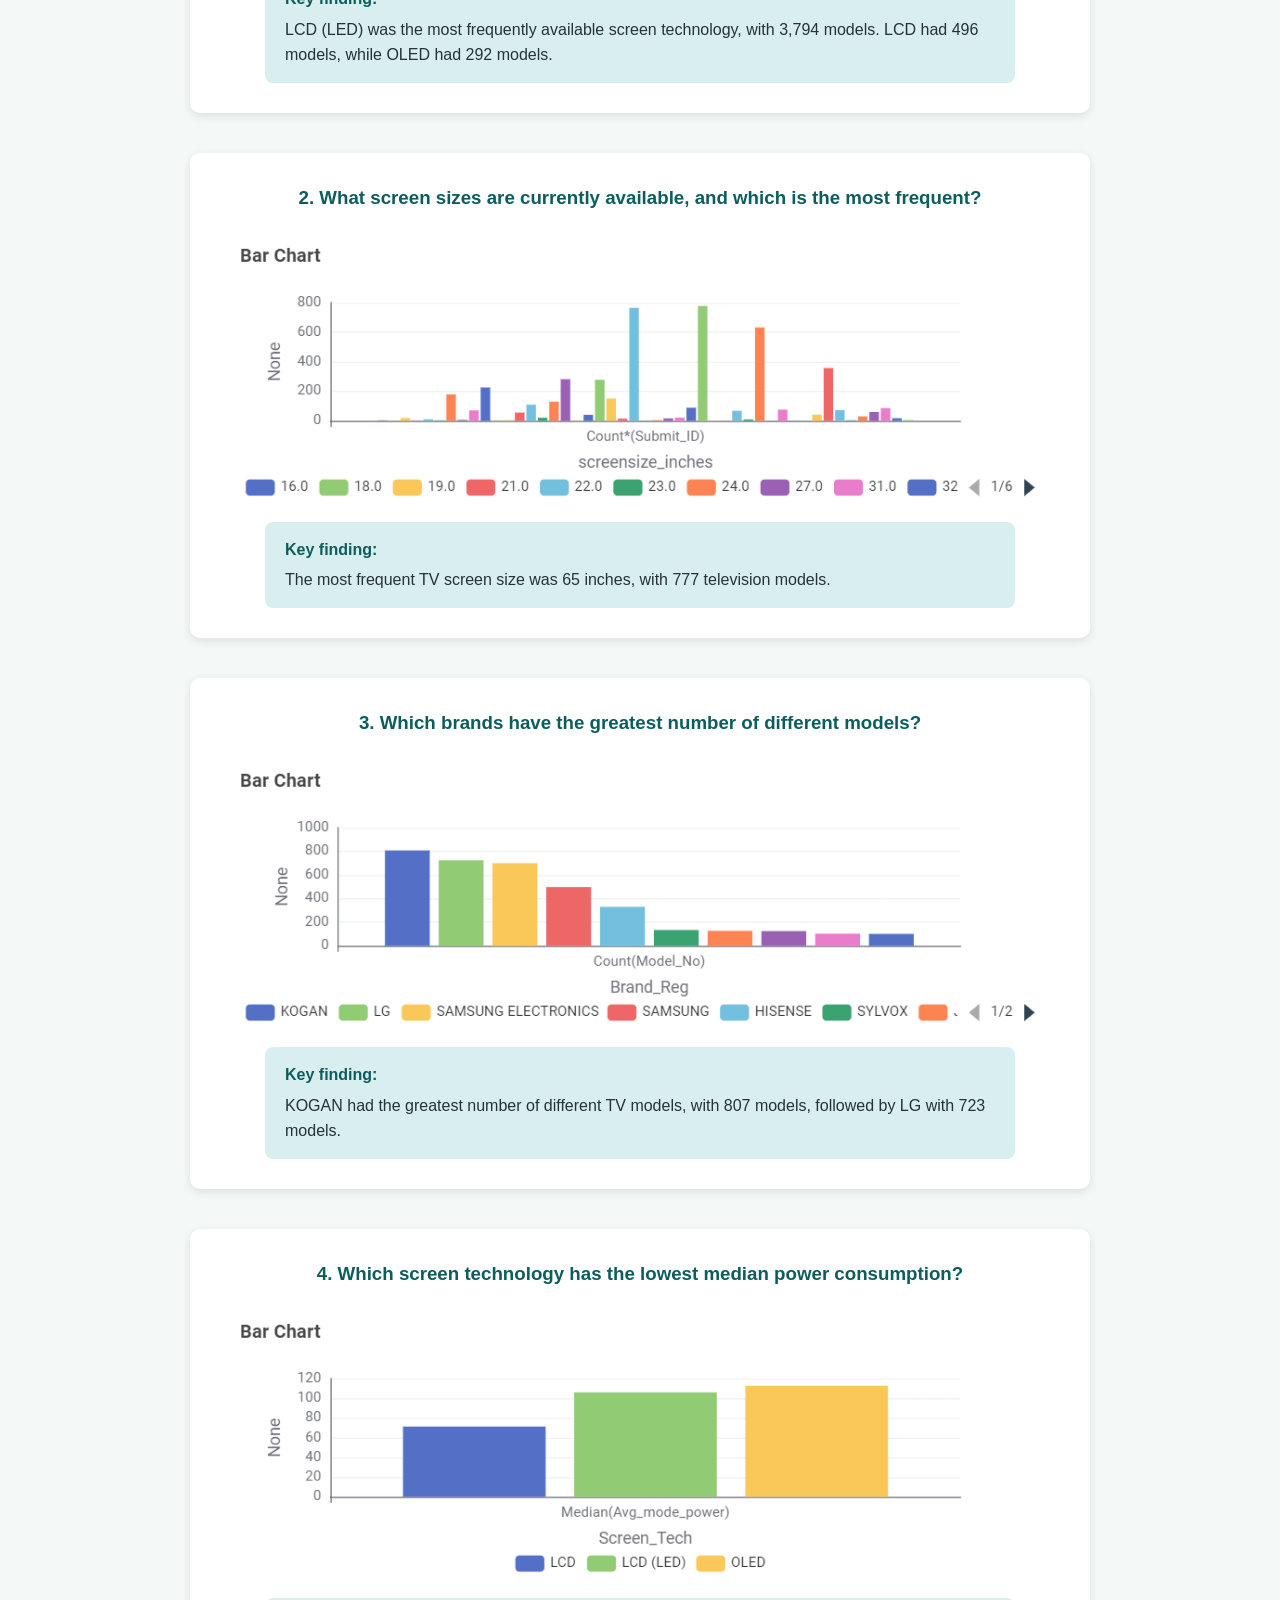
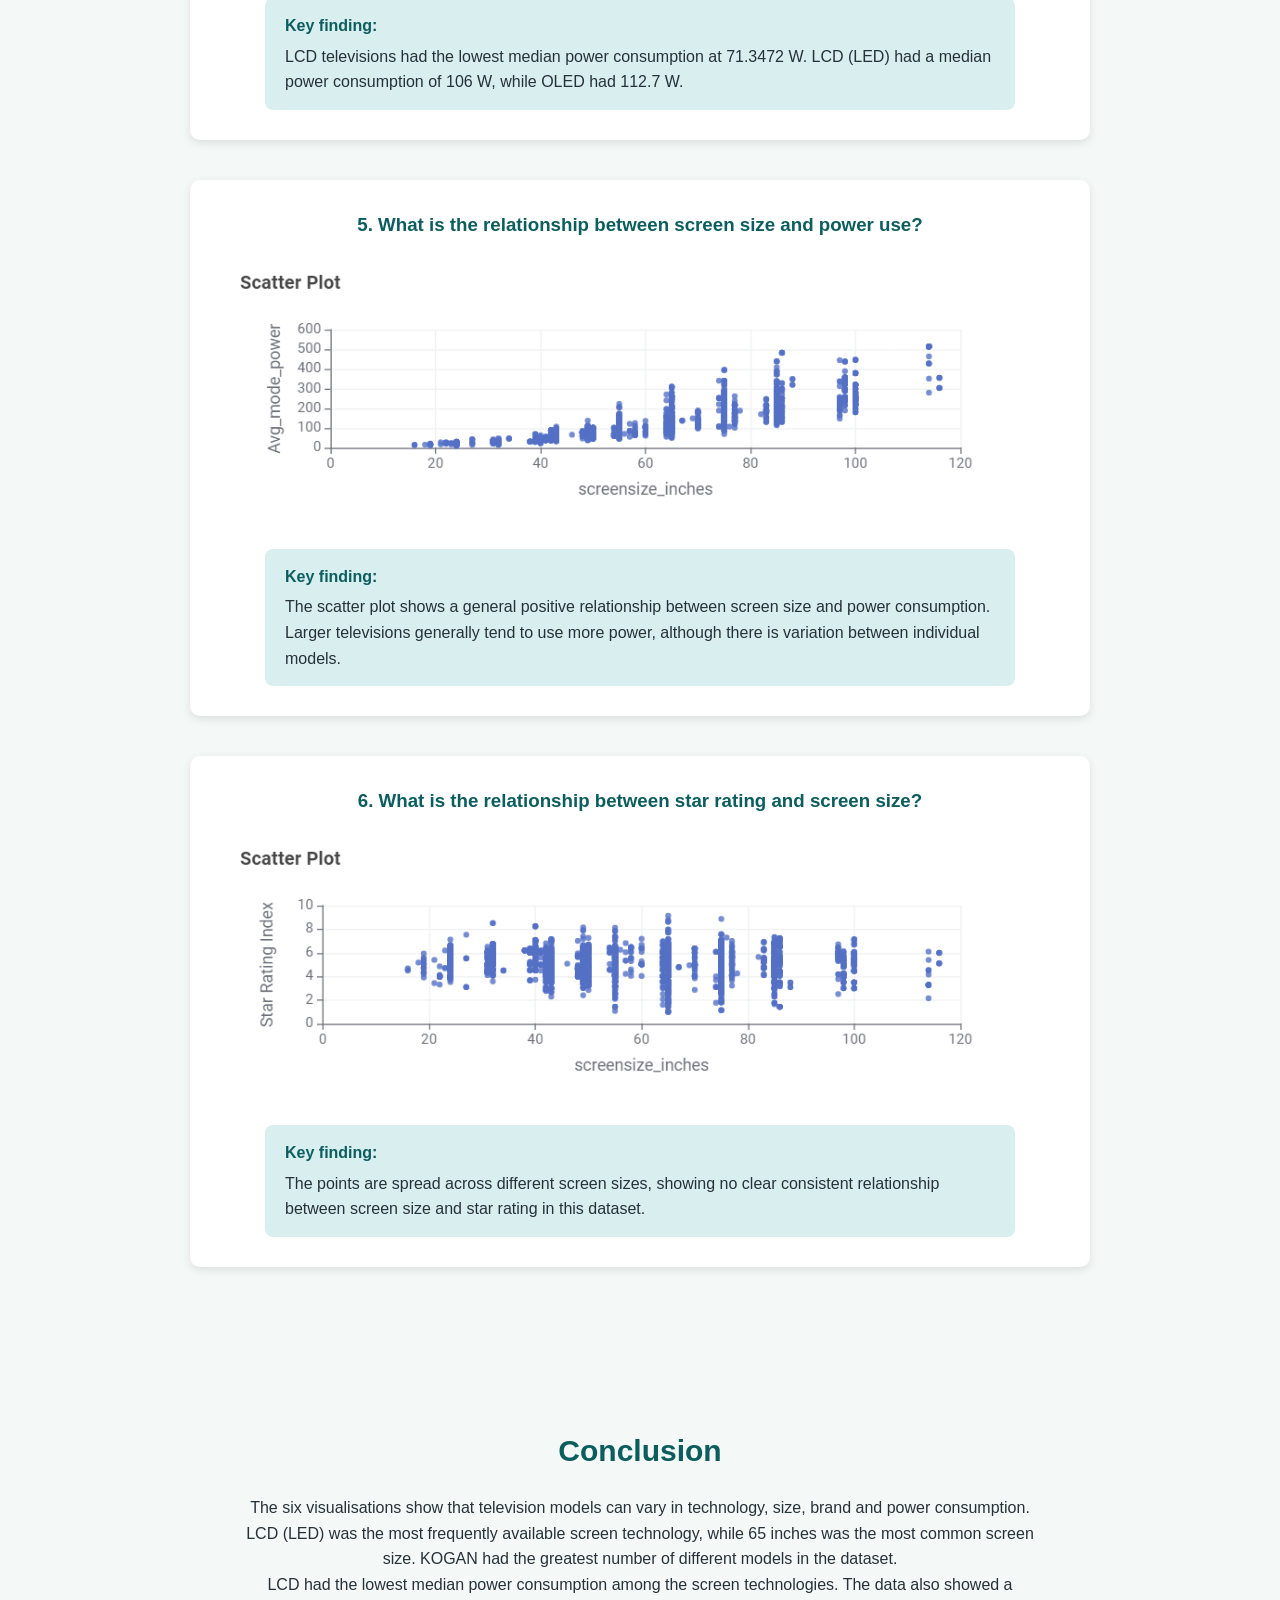
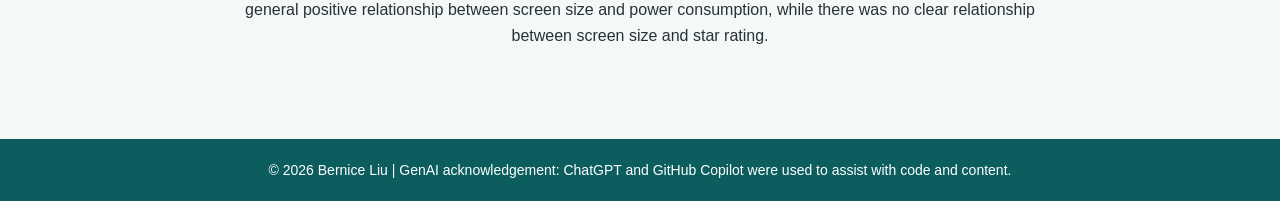
==== commit 6cfa6d4c: "changes on televisions.html and css files" ====
--- a/televisions.html
+++ b/televisions.html
@@ -109,31 +109,51 @@
 
         <h2>TV Energy Insights: Data Story</h2>
 
-        <p>
-            This data story explores television models currently
-            available in Australia. The cleaned dataset contains
-            4,759 available television models. The visualisations
-            examine screen technology, screen size, brands, power
-            consumption and star ratings.
-        </p>
+        <div class="story-intro">
+
+            <p>
+                How do television models in Australia differ in terms
+                of technology, size, brand and energy consumption?
+            </p>
+
+            <p>
+                This data story uses the cleaned Australian television
+                dataset to explore six questions that may be useful to
+                Australian TV consumers. The visualisations help show
+                which TV features are most common and how screen size,
+                technology and star rating relate to power consumption.
+            </p>
+
+            <p>
+                The cleaned dataset contains 4,759 available television
+                models.
+            </p>
+
+        </div>
 
 
         <!-- Question 1 -->
         <div class="chart-container">
 
             <h3>
-                1. What type of TV screen technologies are currently
-                available in Australia and which are the most frequent?
+                1. What screen technologies are currently available
+                in Australia?
             </h3>
 
             <img src="charts/PieChart_T02_Q1.png"
                  alt="Pie chart showing the frequency of television screen technologies">
 
-            <p>
-                LCD (LED) was the most frequently available screen
-                technology in the dataset, with 3,794 models.
-                LCD had 496 models, while OLED had 292 models.
-            </p>
+            <div class="finding">
+
+                <strong>Key finding:</strong>
+
+                <p>
+                    LCD (LED) was the most frequently available screen
+                    technology, with 3,794 models. LCD had 496 models,
+                    while OLED had 292 models.
+                </p>
+
+            </div>
 
         </div>
 
@@ -143,16 +163,22 @@
 
             <h3>
                 2. What screen sizes are currently available,
-                and which are the most frequent?
+                and which is the most frequent?
             </h3>
 
             <img src="charts/BarChart_T02_Q2.png"
                  alt="Bar chart showing the frequency of television screen sizes">
 
-            <p>
-                The most frequent TV screen size was 65 inches,
-                with 777 television models.
-            </p>
+            <div class="finding">
+
+                <strong>Key finding:</strong>
+
+                <p>
+                    The most frequent TV screen size was 65 inches,
+                    with 777 television models.
+                </p>
+
+            </div>
 
         </div>
 
@@ -168,10 +194,16 @@
             <img src="charts/BarChart_T02_Q3.png"
                  alt="Bar chart showing the number of television models by brand">
 
-            <p>
-                KOGAN had the greatest number of different TV models,
-                with 807 models, followed by LG with 723 models.
-            </p>
+            <div class="finding">
+
+                <strong>Key finding:</strong>
+
+                <p>
+                    KOGAN had the greatest number of different TV models,
+                    with 807 models, followed by LG with 723 models.
+                </p>
+
+            </div>
 
         </div>
 
@@ -180,19 +212,25 @@
         <div class="chart-container">
 
             <h3>
-                4. Which type of screen technology consumes
-                the least amount of power?
+                4. Which screen technology has the lowest
+                median power consumption?
             </h3>
 
             <img src="charts/BarChart_T02_Q4.png"
                  alt="Bar chart showing median power consumption by screen technology">
 
-            <p>
-                LCD televisions had the lowest median power consumption
-                at 71.3472 W. LCD (LED) had a median power consumption
-                of 106 W, while OLED had a median power consumption
-                of 112.7 W.
-            </p>
+            <div class="finding">
+
+                <strong>Key finding:</strong>
+
+                <p>
+                    LCD televisions had the lowest median power
+                    consumption at 71.3472 W. LCD (LED) had a median
+                    power consumption of 106 W, while OLED had
+                    112.7 W.
+                </p>
+
+            </div>
 
         </div>
 
@@ -208,12 +246,18 @@
             <img src="charts/ScatterPlot_T02_Q5.png"
                  alt="Scatter plot showing the relationship between screen size and power consumption">
 
-            <p>
-                The scatter plot shows a general positive relationship
-                between screen size and power consumption. Larger
-                televisions generally tend to use more power, although
-                there is variation between individual models.
-            </p>
+            <div class="finding">
+
+                <strong>Key finding:</strong>
+
+                <p>
+                    The scatter plot shows a general positive relationship
+                    between screen size and power consumption. Larger
+                    televisions generally tend to use more power, although
+                    there is variation between individual models.
+                </p>
+
+            </div>
 
         </div>
 
@@ -227,13 +271,19 @@
             </h3>
 
             <img src="charts/ScatterPlot_T02_Q6.png"
-                 alt="Scatter plot showing the relationship between star rating and screen size">
-
-            <p>
-                The points are spread across different screen sizes,
-                showing no clear consistent relationship between
-                screen size and star rating in this dataset.
-            </p>
+                 alt="Scatter plot showing the relationship between screen size and star rating">
+
+            <div class="finding">
+
+                <strong>Key finding:</strong>
+
+                <p>
+                    The points are spread across different screen sizes,
+                    showing no clear consistent relationship between
+                    screen size and star rating in this dataset.
+                </p>
+
+            </div>
 
         </div>
 
@@ -246,16 +296,19 @@
         <h2>Conclusion</h2>
 
         <p>
-            The data shows that television characteristics and energy
-            consumption can vary across different models. LCD (LED)
-            was the most frequently available screen technology,
-            while 65 inches was the most common screen size. KOGAN
-            had the greatest number of different models in the dataset.
-            LCD had the lowest median power consumption among the
-            screen technologies. The data also showed a general
-            positive relationship between screen size and power
-            consumption, while there was no clear relationship between
-            star rating and screen size.
+            The six visualisations show that television models can vary
+            in technology, size, brand and power consumption. LCD (LED)
+            was the most frequently available screen technology, while
+            65 inches was the most common screen size. KOGAN had the
+            greatest number of different models in the dataset.
+        </p>
+
+        <p>
+            LCD had the lowest median power consumption among the screen
+            technologies. The data also showed a general positive
+            relationship between screen size and power consumption,
+            while there was no clear relationship between screen size
+            and star rating.
         </p>
 
     </section>
--- a/styles.css
+++ b/styles.css
@@ -164,7 +164,18 @@
 }
 
 
-/* Chart section */
+/* T03 Data Story Introduction */
+.story-intro {
+    max-width: 800px;
+    margin: 0 auto 40px;
+}
+
+.story-intro p {
+    margin-bottom: 15px;
+}
+
+
+/* T03 Chart sections */
 .chart-container {
     background-color: white;
     margin: 40px auto;
@@ -193,6 +204,25 @@
 }
 
 
+/* T03 Key Finding */
+.finding {
+    max-width: 750px;
+    margin: 20px auto 0;
+    padding: 15px 20px;
+    background-color: #d9eeee;
+    border-radius: 8px;
+    text-align: left;
+}
+
+.finding strong {
+    color: #0b5d5e;
+}
+
+.finding p {
+    margin-top: 5px;
+}
+
+
 /* Footer */
 footer {
     background-color: #0b5d5e;
@@ -233,4 +263,12 @@
         width: 100%;
         max-width: 350px;
     }
+
+    .chart-container {
+        padding: 20px;
+    }
+
+    .chart-container h3 {
+        font-size: 20px;
+    }
 }
